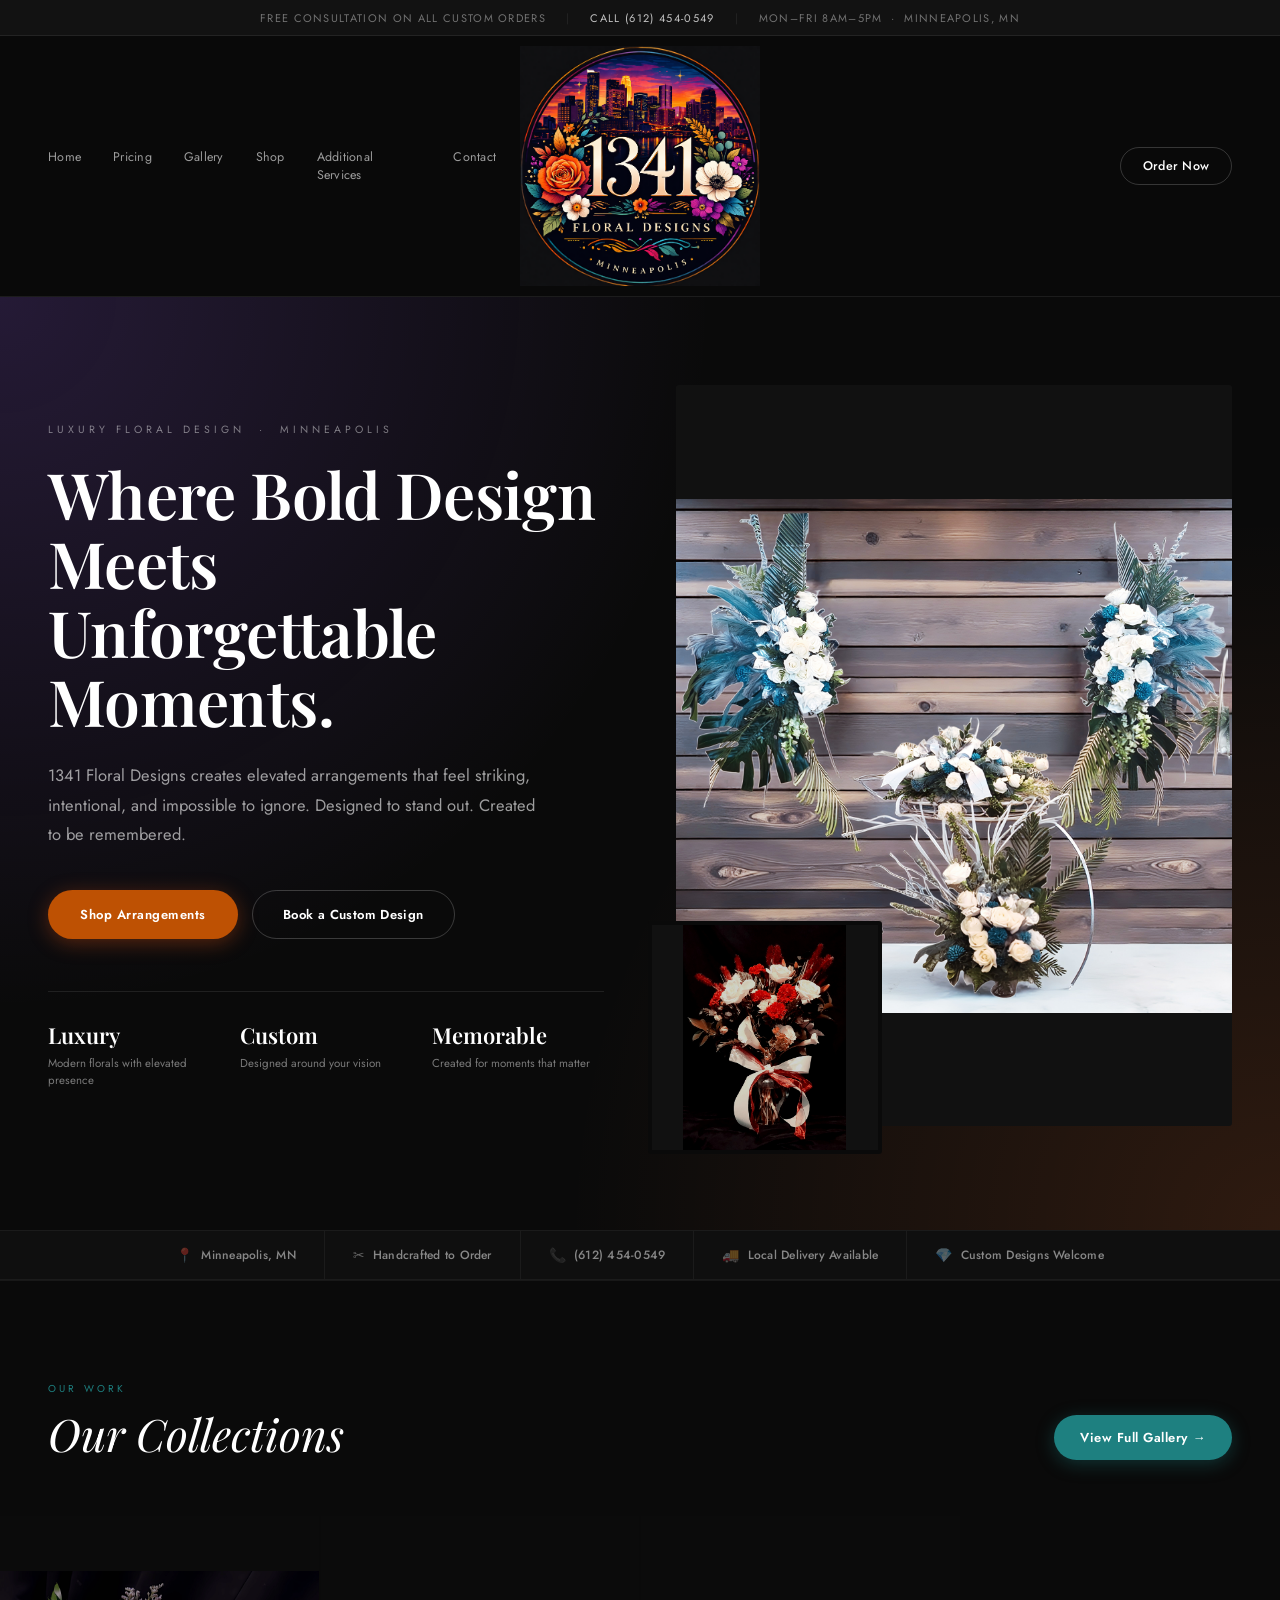
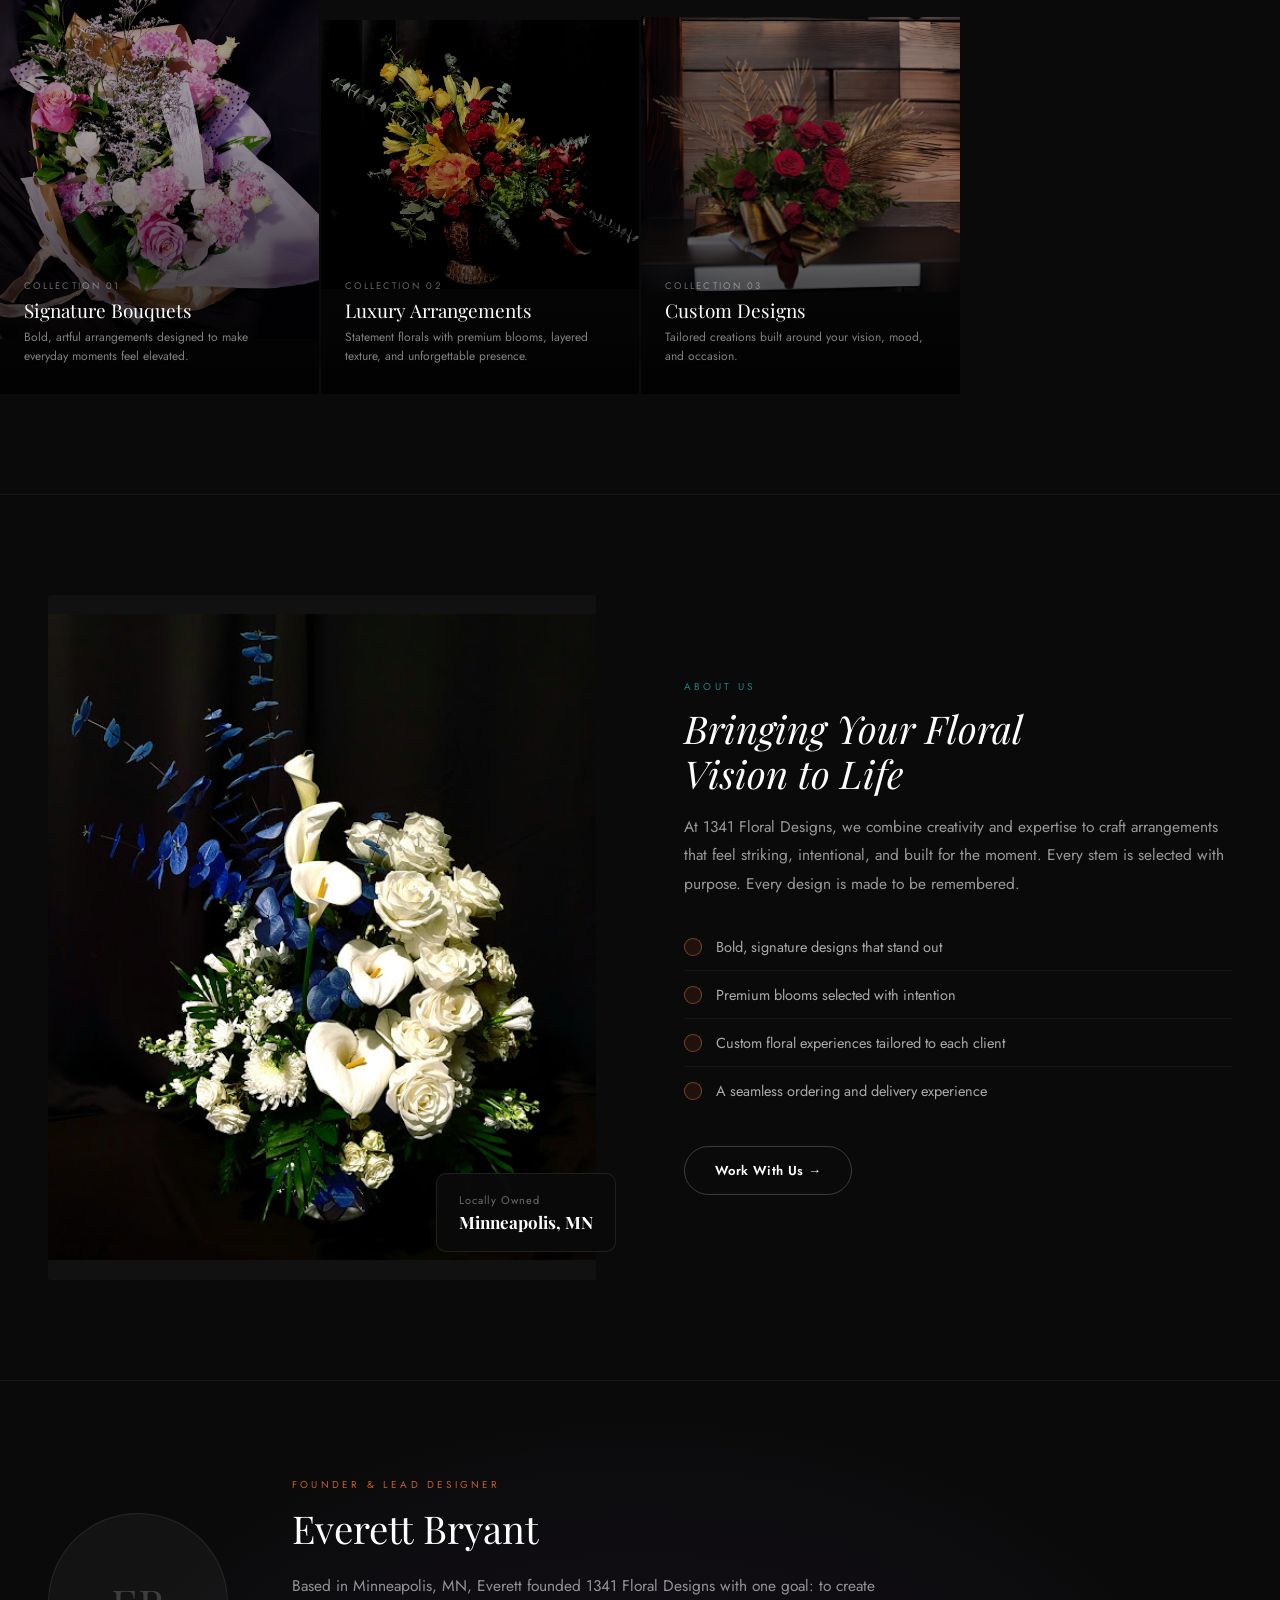
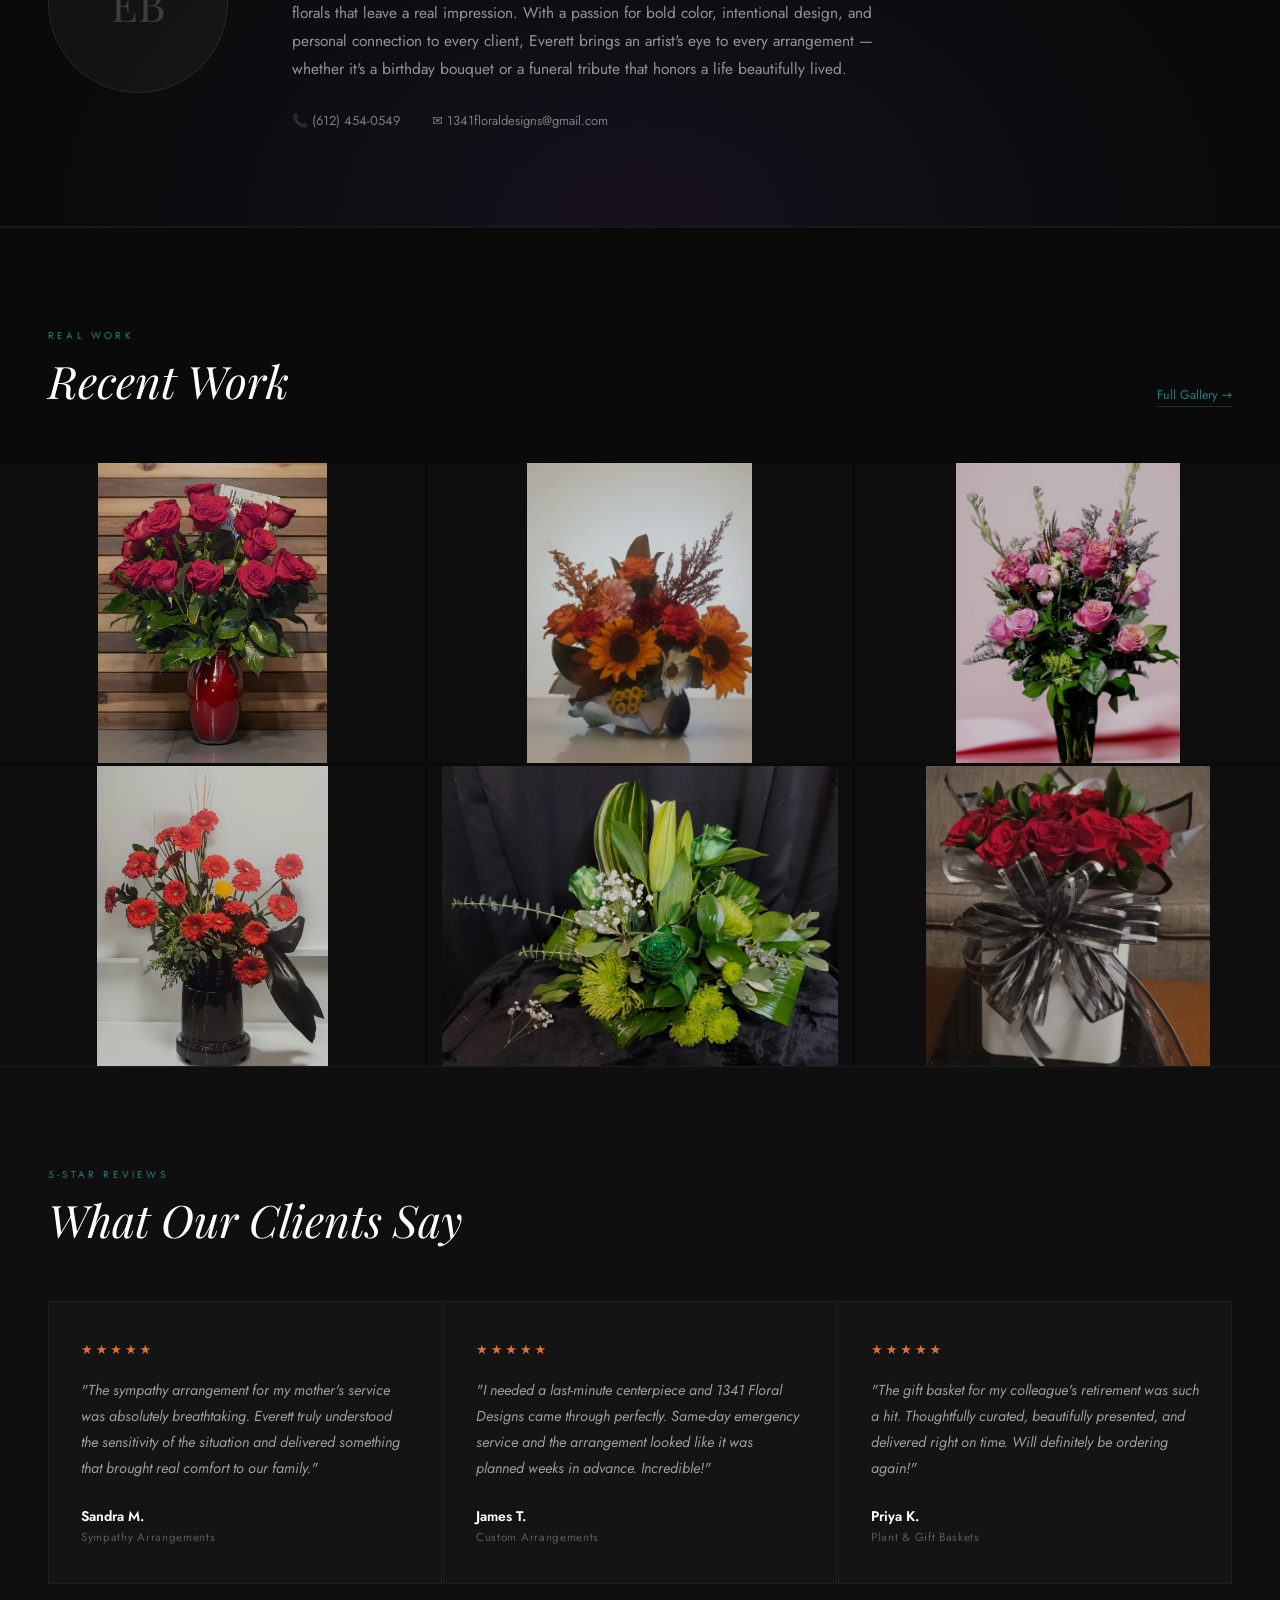
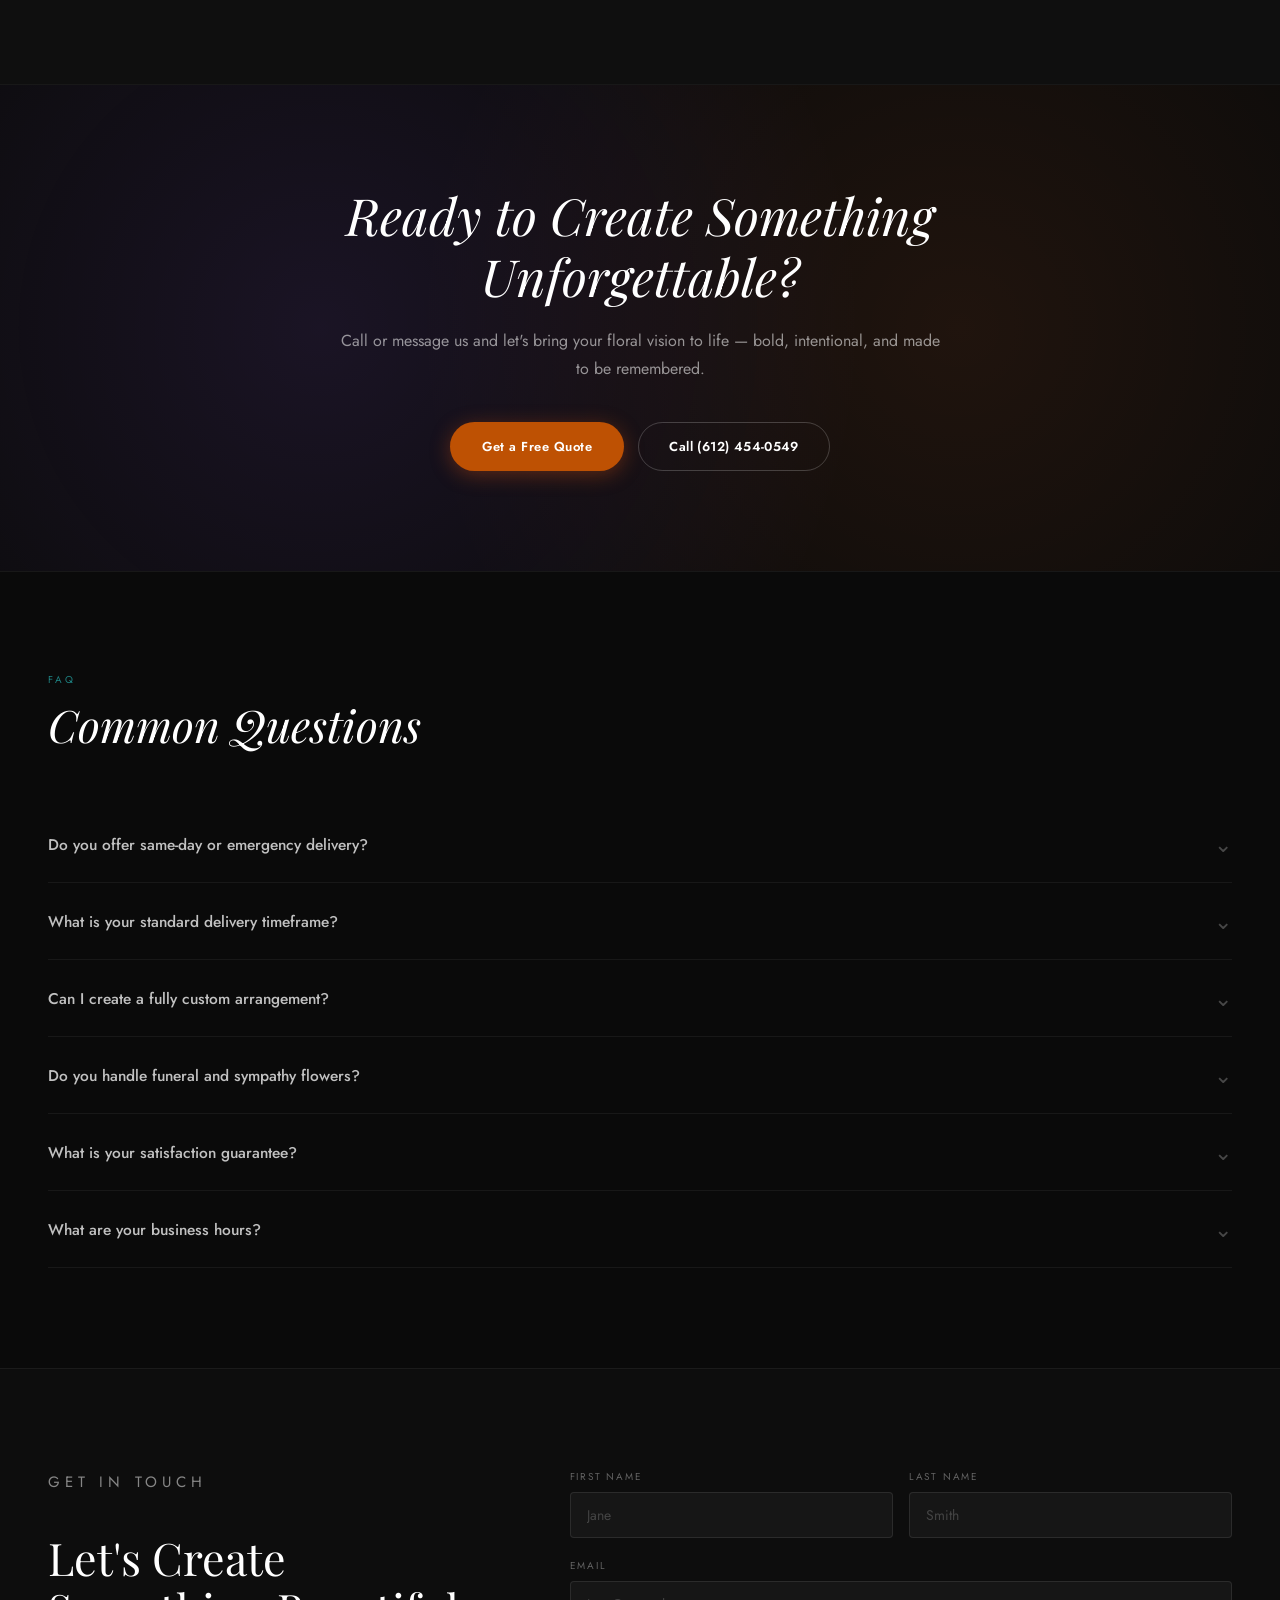
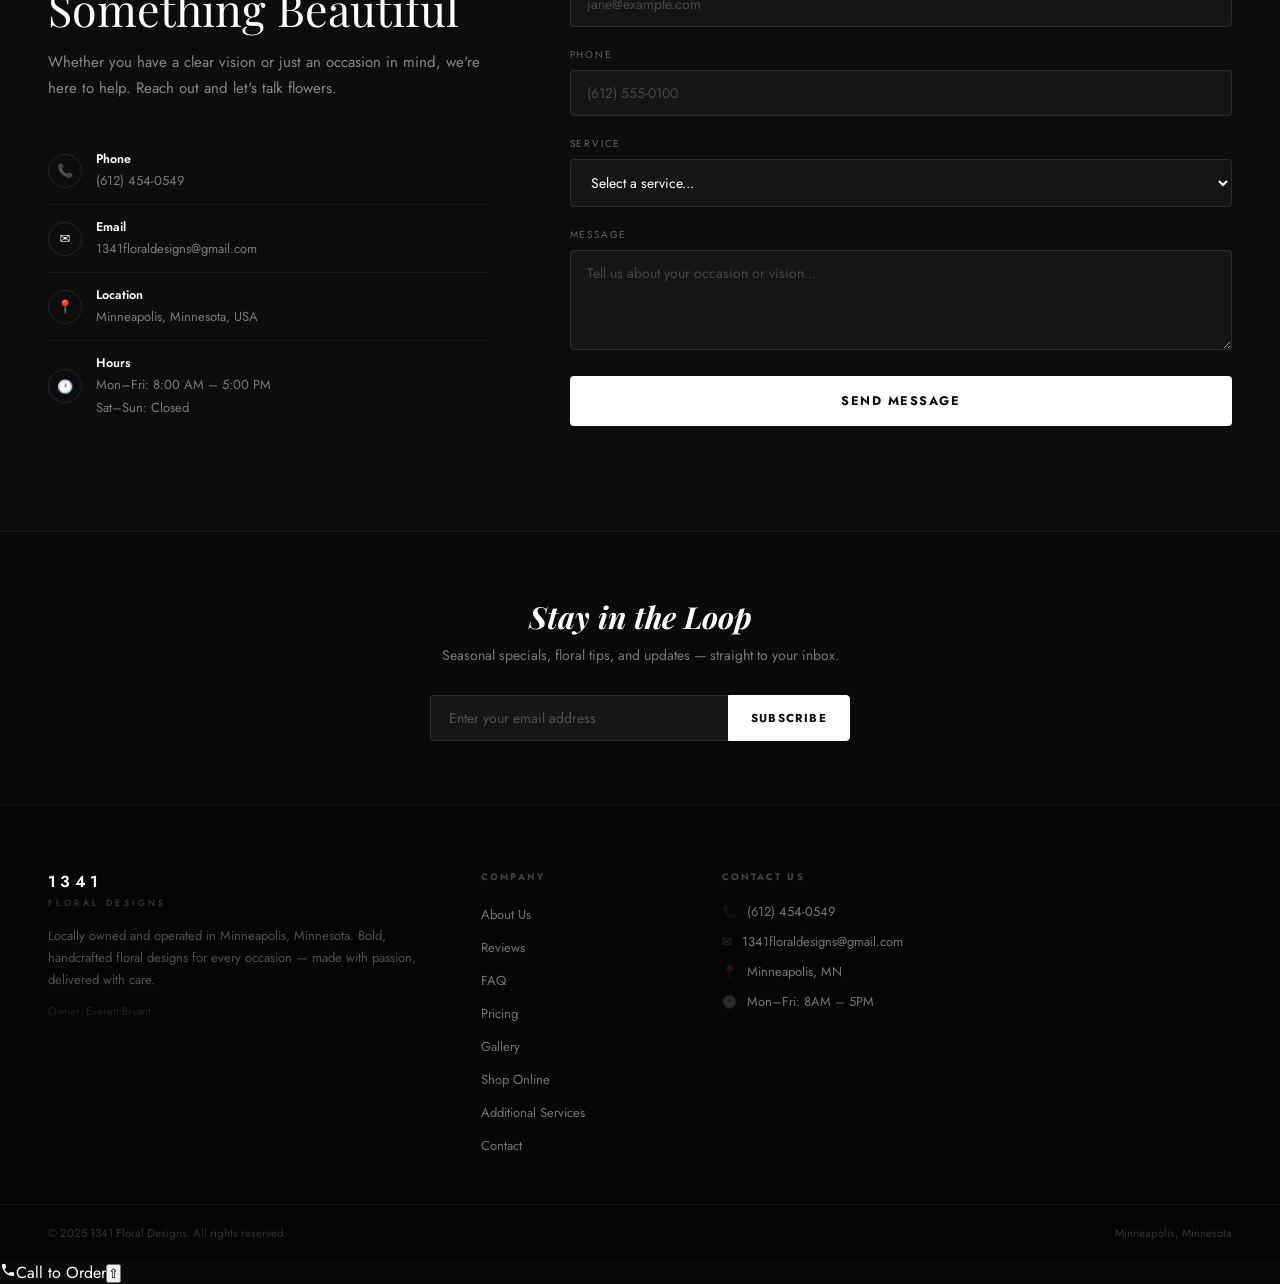
==== index.html @ 2bd1a9b1 "Initial commit — 1341 Floral Designs website" ====
<!DOCTYPE html>
<html lang="en">
<head>
    <meta charset="UTF-8">
    <meta name="viewport" content="width=device-width, initial-scale=1.0">
    <title>1341 Floral Designs | Minneapolis, MN</title>
    <meta name="description" content="1341 Floral Designs – Bold, luxury floral design in Minneapolis. Custom arrangements, sympathy flowers, funeral flowers, and delivery. Call (612) 454-0549.">
    <link href="https://fonts.googleapis.com/css2?family=Playfair+Display:ital,wght@0,400;0,600;0,700;1,400&family=Jost:wght@300;400;500;600;700&display=swap" rel="stylesheet">
    <style>
        *, *::before, *::after { box-sizing: border-box; margin: 0; padding: 0; }
        html { scroll-behavior: smooth; }
        body {
            font-family: 'Jost', system-ui, sans-serif;
            background: #0a0a0a;
            color: #ffffff;
            -webkit-font-smoothing: antialiased;
        }
        a { color: inherit; text-decoration: none; }
        img { display: block; max-width: 100%; }
        ul { list-style: none; }

        /* ── Announce Bar ── */
        .announce {
            background: rgba(255,255,255,0.03);
            border-bottom: 1px solid rgba(255,255,255,0.07);
            font-size: 11px;
            letter-spacing: 0.12em;
            text-transform: uppercase;
            text-align: center;
            height: 36px;
            display: flex;
            align-items: center;
            justify-content: center;
            gap: 20px;
            color: rgba(255,255,255,0.4);
        }
        .announce a { color: rgba(255,255,255,0.75); transition: color .2s; }
        .announce a:hover { color: #fff; }
        .announce .sep { opacity: 0.2; }

        /* ── Header ── */
        .site-header {
            position: sticky;
            top: 0;
            z-index: 100;
            border-bottom: 1px solid rgba(255,255,255,0.08);
            background: rgba(10,10,10,0.88);
            backdrop-filter: blur(20px);
            -webkit-backdrop-filter: blur(20px);
        }
        .header-inner {
            max-width: 1440px;
            margin: 0 auto;
            padding: 0 48px;
            height: 260px;
            display: grid;
            grid-template-columns: 1fr auto 1fr;
            align-items: center;
            gap: 24px;
        }
        .logo-text {
            text-decoration: none;
            display: flex;
            justify-content: center;
        }
        .logo-img {
            height: 240px;
            width: 100%;
            max-width: 100%;
            object-fit: contain;
            display: block;
        }
        .main-nav { display: flex; gap: 32px; }
        .main-nav a {
            font-size: 12.5px;
            color: rgba(255,255,255,0.6);
            letter-spacing: 0.02em;
            transition: color .2s;
        }
        .main-nav a:hover { color: #fff; }
        .header-actions { display: flex; align-items: center; gap: 12px; }
        .header-cta {
            border: 1px solid rgba(255,255,255,0.18);
            border-radius: 9999px;
            padding: 9px 22px;
            font-size: 12.5px;
            font-weight: 500;
            color: #fff;
            cursor: pointer;
            transition: all .2s;
            background: none;
            white-space: nowrap;
            letter-spacing: 0.02em;
        }
        .header-cta:hover {
            border-color: rgba(255,255,255,0.4);
            background: #fff;
            color: #0a0a0a;
        }
        .nav-toggle {
            display: none;
            background: none;
            border: 1px solid rgba(255,255,255,0.18);
            border-radius: 6px;
            color: #fff;
            padding: 7px 11px;
            cursor: pointer;
            font-size: 16px;
            line-height: 1;
        }

        /* Mobile nav */
        .mobile-nav {
            display: none;
            background: #111;
            border-bottom: 1px solid rgba(255,255,255,0.07);
            padding: 8px 24px 16px;
            position: sticky;
            top: 260px;
            z-index: 99;
        }
        .mobile-nav.open { display: block; }
        .mobile-nav a {
            display: block;
            padding: 11px 0;
            font-size: 14px;
            color: rgba(255,255,255,0.65);
            border-bottom: 1px solid rgba(255,255,255,0.04);
        }
        .mobile-nav a:last-child { border-bottom: none; }

        /* ── Hero ── */
        .hero {
            position: relative;
            overflow: hidden;
        }
        .hero-gradient {
            position: absolute;
            inset: 0;
            background:
                radial-gradient(circle at 0% 0%, rgba(160,100,255,0.18) 0%, transparent 45%),
                radial-gradient(circle at 100% 100%, rgba(255,120,50,0.15) 0%, transparent 45%);
            pointer-events: none;
            z-index: 0;
        }
        .hero-inner {
            max-width: 1440px;
            margin: 0 auto;
            padding: 88px 48px 104px;
            display: grid;
            grid-template-columns: 1fr 1fr;
            align-items: center;
            gap: 72px;
            position: relative;
            z-index: 1;
        }
        .hero-eyebrow {
            font-size: 10.5px;
            letter-spacing: 0.38em;
            text-transform: uppercase;
            color: rgba(255,255,255,0.45);
            margin-bottom: 22px;
        }
        .hero-h1 {
            font-family: 'Playfair Display', serif;
            font-size: clamp(2.8rem, 5vw, 4.8rem);
            font-weight: 600;
            line-height: 1.08;
            letter-spacing: -0.01em;
            color: #fff;
        }
        .hero-sub {
            margin-top: 26px;
            font-size: 16.5px;
            line-height: 1.8;
            color: rgba(255,255,255,0.6);
            max-width: 500px;
        }
        .hero-btns {
            margin-top: 40px;
            display: flex;
            flex-wrap: wrap;
            gap: 14px;
        }
        .btn-primary {
            border-radius: 9999px;
            background: #BE5103;
            color: #fff;
            padding: 15px 32px;
            font-family: 'Jost', sans-serif;
            font-size: 13px;
            font-weight: 600;
            letter-spacing: 0.04em;
            cursor: pointer;
            border: none;
            transition: all .25s;
            display: inline-block;
            box-shadow: 0 4px 20px rgba(200,75,17,0.4);
        }
        .btn-primary:hover {
            background: #a83a0a;
            transform: translateY(-2px);
            box-shadow: 0 8px 30px rgba(200,75,17,0.55);
            color: #fff;
        }
        .btn-secondary {
            border-radius: 9999px;
            border: 1px solid rgba(255,255,255,0.2);
            background: none;
            color: #fff;
            padding: 14px 30px;
            font-family: 'Jost', sans-serif;
            font-size: 13px;
            font-weight: 600;
            letter-spacing: 0.03em;
            cursor: pointer;
            transition: all .2s;
            display: inline-block;
        }
        .btn-secondary:hover { border-color: rgba(255,255,255,0.4); background: rgba(255,255,255,0.05); }
        .hero-stats {
            margin-top: 52px;
            padding-top: 28px;
            border-top: 1px solid rgba(255,255,255,0.09);
            display: grid;
            grid-template-columns: repeat(3, 1fr);
            gap: 20px;
        }
        .stat-label {
            font-family: 'Playfair Display', serif;
            font-size: 22px;
            font-weight: 600;
            color: #fff;
        }
        .stat-desc {
            margin-top: 5px;
            font-size: 11.5px;
            color: rgba(255,255,255,0.45);
            line-height: 1.5;
        }

        /* ── Trust strip ── */
        .trust-strip {
            display: flex;
            justify-content: center;
            align-items: center;
            gap: 0;
            padding: 0;
            border-top: 1px solid rgba(255,255,255,0.05);
            border-bottom: 1px solid rgba(255,255,255,0.05);
            background: rgba(255,255,255,0.018);
            flex-wrap: wrap;
        }
        .trust-item {
            display: flex;
            align-items: center;
            gap: 8px;
            padding: 14px 28px;
            font-size: 12px;
            font-weight: 500;
            letter-spacing: 0.02em;
            color: rgba(255,255,255,0.5);
            border-right: 1px solid rgba(255,255,255,0.05);
            transition: color .2s;
        }
        .trust-item:last-child { border-right: none; }
        .trust-item:hover { color: rgba(255,255,255,0.8); }
        .trust-item a { color: inherit; text-decoration: none; }
        .trust-item a:hover { color: #1E8080; }
        .trust-ico { font-size: 14px; opacity: 0.7; }

        /* Hero image column */
        .hero-visual {
            position: relative;
        }
        .hero-img-main {
            width: 100%;
            aspect-ratio: 3/4;
            object-fit: contain;
            border-radius: 3px;
            display: block;
            background: #111;
        }
        .hero-img-float {
            position: absolute;
            bottom: -28px;
            left: -28px;
            width: 42%;
            aspect-ratio: 1;
            object-fit: contain;
            border-radius: 3px;
            border: 4px solid #0a0a0a;
            background: #111;
        }
        .hero-pill {
            position: absolute;
            top: 28px;
            right: -18px;
            background: rgba(10,10,10,0.9);
            border: 1px solid rgba(255,255,255,0.1);
            border-radius: 12px;
            padding: 16px 20px;
            text-align: center;
            backdrop-filter: blur(8px);
        }
        .hero-pill-num {
            font-family: 'Playfair Display', serif;
            font-size: 30px;
            font-weight: 700;
            color: #fff;
            line-height: 1;
        }
        .hero-pill-text {
            font-size: 9.5px;
            letter-spacing: 0.18em;
            text-transform: uppercase;
            color: rgba(255,255,255,0.4);
            margin-top: 5px;
            line-height: 1.4;
        }

        /* ── Shared Section Styles ── */
        .section { padding: 100px 0; }
        .section-inner {
            max-width: 1440px;
            margin: 0 auto;
            padding: 0 48px;
        }
        .section-eyebrow {
            font-size: 10px;
            letter-spacing: 0.32em;
            text-transform: uppercase;
            color: #1E8080;
            margin-bottom: 12px;
        }
        .section-title {
            font-family: 'Playfair Display', serif;
            font-size: clamp(2rem, 3.5vw, 3.2rem);
            font-weight: 400;
            font-style: italic;
            color: #fff;
            line-height: 1.15;
        }
        .section-head {
            display: flex;
            align-items: flex-end;
            justify-content: space-between;
            gap: 24px;
            margin-bottom: 56px;
        }
        .section-link {
            font-size: 12.5px;
            color: #1E8080;
            border-bottom: 1px solid rgba(30,128,128,0.35);
            padding-bottom: 2px;
            white-space: nowrap;
            transition: color .2s, border-color .2s;
        }
        .section-link:hover { color: #2bb5b5; border-color: rgba(30,128,128,0.7); }
        .section-link-btn {
            display: inline-flex;
            align-items: center;
            gap: 8px;
            background: #1E8080;
            color: #fff;
            border-radius: 9999px;
            padding: 13px 26px;
            font-family: 'Jost', sans-serif;
            font-size: 13px;
            font-weight: 600;
            letter-spacing: 0.04em;
            white-space: nowrap;
            text-decoration: none;
            transition: all .25s;
            box-shadow: 0 4px 18px rgba(30,128,128,0.35);
        }
        .section-link-btn:hover {
            background: #176666;
            transform: translateY(-2px);
            box-shadow: 0 8px 28px rgba(30,128,128,0.5);
            color: #fff;
        }

        /* ── Collections ── */
        .collections-section {
            border-top: 1px solid rgba(255,255,255,0.06);
        }
        .collection-grid {
            display: grid;
            grid-template-columns: repeat(4, 1fr);
            gap: 2px;
        }
        .coll-card {
            position: relative;
            overflow: hidden;
            display: block;
        }
        .coll-card img {
            width: 100%;
            aspect-ratio: 2/3;
            object-fit: contain;
            transition: transform .65s ease;
            filter: brightness(0.65);
            display: block;
            background: #111;
        }
        .coll-card:hover img { transform: scale(1.06); filter: brightness(0.85); }
        .coll-card::after {
            content: '';
            position: absolute;
            inset: 0;
            border: 2px solid transparent;
            transition: border-color .3s;
            pointer-events: none;
            z-index: 2;
        }
        .coll-card:hover::after { border-color: rgba(30,128,128,0.5); }
        .coll-overlay {
            position: absolute;
            inset: 0;
            background: linear-gradient(to top, rgba(0,0,0,0.88) 0%, rgba(0,0,0,0) 55%);
            display: flex;
            flex-direction: column;
            justify-content: flex-end;
            padding: 28px 24px;
            z-index: 1;
            transition: background .3s;
        }
        .coll-card:hover .coll-overlay {
            background: linear-gradient(to top, rgba(10,20,30,0.92) 0%, rgba(0,0,0,0.15) 60%);
        }
        .coll-num {
            font-size: 9.5px;
            letter-spacing: 0.22em;
            text-transform: uppercase;
            color: rgba(255,255,255,0.4);
            margin-bottom: 6px;
        }
        .coll-name {
            font-family: 'Playfair Display', serif;
            font-size: 19px;
            font-weight: 400;
            color: #fff;
            margin-bottom: 7px;
            line-height: 1.2;
        }
        .coll-desc {
            font-size: 12px;
            color: rgba(255,255,255,0.5);
            line-height: 1.55;
        }

        /* ── About / Values ── */
        .about-section {
            border-top: 1px solid rgba(255,255,255,0.06);
        }
        .about-grid {
            display: grid;
            grid-template-columns: 1fr 1fr;
            gap: 88px;
            align-items: center;
        }
        .about-visual { position: relative; }
        .about-img {
            width: 100%;
            aspect-ratio: 4/5;
            object-fit: contain;
            border-radius: 3px;
            display: block;
            background: #111;
        }
        .about-badge {
            position: absolute;
            bottom: 28px;
            right: -20px;
            background: rgba(10,10,10,0.92);
            border: 1px solid rgba(255,255,255,0.09);
            border-radius: 10px;
            padding: 18px 22px;
        }
        .about-badge p { font-size: 11px; color: rgba(255,255,255,0.4); letter-spacing: 0.08em; }
        .about-badge strong { font-family: 'Playfair Display', serif; font-size: 17px; color: #fff; display: block; margin-top: 3px; }
        .about-copy .section-title { margin-bottom: 18px; }
        .about-lead {
            font-size: 15.5px;
            color: rgba(255,255,255,0.58);
            line-height: 1.85;
            margin-bottom: 8px;
        }
        .values-list { margin: 24px 0; }
        .values-list li {
            display: flex;
            align-items: flex-start;
            gap: 14px;
            padding: 13px 0;
            border-bottom: 1px solid rgba(255,255,255,0.05);
            font-size: 14.5px;
            color: rgba(255,255,255,0.65);
        }
        .values-list li:last-child { border-bottom: none; }
        .val-dot {
            flex-shrink: 0;
            width: 18px;
            height: 18px;
            border-radius: 50%;
            border: 1px solid rgba(255,120,50,0.45);
            background: rgba(255,120,50,0.08);
            margin-top: 2px;
        }

        /* ── Founder ── */
        .founder-section {
            border-top: 1px solid rgba(255,255,255,0.06);
            border-bottom: 1px solid rgba(255,255,255,0.06);
            padding: 96px 0;
            position: relative;
            overflow: hidden;
        }
        .founder-glow {
            position: absolute;
            inset: 0;
            background: radial-gradient(ellipse at 50% 100%, rgba(160,100,255,0.08) 0%, transparent 70%);
            pointer-events: none;
        }
        .founder-inner {
            max-width: 1440px;
            margin: 0 auto;
            padding: 0 48px;
            display: grid;
            grid-template-columns: auto 1fr;
            gap: 64px;
            align-items: center;
            position: relative;
            z-index: 1;
        }
        .founder-portrait {
            width: 180px;
            height: 180px;
            border-radius: 50%;
            border: 1px solid rgba(255,255,255,0.08);
            background: rgba(255,255,255,0.04);
            display: flex;
            align-items: center;
            justify-content: center;
            flex-shrink: 0;
            overflow: hidden;
        }
        .founder-initials {
            font-family: 'Playfair Display', serif;
            font-size: 44px;
            color: rgba(255,255,255,0.18);
        }
        .founder-role {
            font-size: 10px;
            letter-spacing: 0.32em;
            text-transform: uppercase;
            color: rgba(255,120,50,0.75);
            margin-bottom: 10px;
        }
        .founder-name {
            font-family: 'Playfair Display', serif;
            font-size: clamp(1.8rem, 3vw, 2.6rem);
            font-weight: 400;
            color: #fff;
            margin-bottom: 18px;
        }
        .founder-bio {
            font-size: 15.5px;
            line-height: 1.8;
            color: rgba(255,255,255,0.55);
            max-width: 620px;
        }
        .founder-links {
            margin-top: 28px;
            display: flex;
            gap: 32px;
            flex-wrap: wrap;
        }
        .founder-links a {
            font-size: 13px;
            color: rgba(255,255,255,0.45);
            display: flex;
            align-items: center;
            gap: 8px;
            transition: color .2s;
        }
        .founder-links a:hover { color: #fff; }

        /* ── Gallery ── */
        .gallery-section {
            border-top: 1px solid rgba(255,255,255,0.06);
        }
        .gallery-grid {
            display: grid;
            grid-template-columns: repeat(3, 1fr);
            gap: 3px;
        }
        .gallery-item {
            overflow: hidden;
            display: block;
            height: 300px;
            background: #111;
        }
        .gallery-item img {
            width: 100%;
            height: 100%;
            object-fit: contain;
            display: block;
            transition: transform .55s ease, filter .3s;
            filter: brightness(0.82);
            background: #111;
        }
        .gallery-item:hover img { transform: scale(1.04); filter: brightness(1); }

        /* ── Reviews ── */
        .reviews-section {
            background: rgba(255,255,255,0.018);
            border-top: 1px solid rgba(255,255,255,0.06);
        }
        .reviews-grid {
            display: grid;
            grid-template-columns: repeat(3, 1fr);
            gap: 1px;
            margin-top: 56px;
        }
        .review-card {
            padding: 38px 32px;
            border: 1px solid rgba(255,255,255,0.05);
            background: rgba(255,255,255,0.02);
        }
        .review-stars { font-size: 13px; letter-spacing: 3px; color: rgba(255,130,60,0.85); margin-bottom: 18px; }
        .review-quote {
            font-size: 14.5px;
            line-height: 1.8;
            color: rgba(255,255,255,0.58);
            font-style: italic;
            margin-bottom: 24px;
        }
        .reviewer-name { font-weight: 600; font-size: 14px; color: #fff; }
        .reviewer-service { font-size: 11.5px; color: rgba(255,255,255,0.3); margin-top: 3px; letter-spacing: 0.06em; }

        /* ── CTA Band ── */
        .cta-band {
            padding: 100px 0;
            text-align: center;
            position: relative;
            overflow: hidden;
            border-top: 1px solid rgba(255,255,255,0.06);
        }
        .cta-band-glow {
            position: absolute;
            inset: 0;
            background:
                radial-gradient(circle at 25% 50%, rgba(160,100,255,0.11) 0%, transparent 55%),
                radial-gradient(circle at 75% 50%, rgba(255,120,50,0.09) 0%, transparent 55%);
            pointer-events: none;
        }
        .cta-band-inner {
            max-width: 680px;
            margin: 0 auto;
            padding: 0 40px;
            position: relative;
            z-index: 1;
        }
        .cta-band h2 {
            font-family: 'Playfair Display', serif;
            font-size: clamp(2.2rem, 4vw, 3.5rem);
            font-style: italic;
            font-weight: 400;
            color: #fff;
            line-height: 1.2;
            margin-bottom: 20px;
        }
        .cta-band p {
            font-size: 16px;
            color: rgba(255,255,255,0.55);
            margin-bottom: 40px;
            line-height: 1.7;
        }
        .cta-btns { display: flex; gap: 14px; justify-content: center; flex-wrap: wrap; }

        /* ── FAQ ── */
        .faq-section {
            padding: 100px 0;
            border-top: 1px solid rgba(255,255,255,0.06);
        }
        .faq-list { margin-top: 52px; }
        .faq-item { border-bottom: 1px solid rgba(255,255,255,0.06); }
        .faq-btn {
            width: 100%;
            text-align: left;
            padding: 22px 0;
            background: none;
            border: none;
            color: rgba(255,255,255,0.75);
            font-size: 15.5px;
            font-family: 'Jost', sans-serif;
            font-weight: 500;
            cursor: pointer;
            display: flex;
            justify-content: space-between;
            align-items: center;
            gap: 24px;
            transition: color .2s;
        }
        .faq-btn:hover, .faq-btn.open { color: #fff; }
        .faq-chev { font-size: 22px; transition: transform .3s; color: rgba(255,255,255,0.25); flex-shrink: 0; }
        .faq-btn.open .faq-chev { transform: rotate(180deg); }
        .faq-body {
            max-height: 0;
            overflow: hidden;
            transition: max-height .35s ease, padding .35s;
            font-size: 14.5px;
            line-height: 1.8;
            color: rgba(255,255,255,0.5);
        }
        .faq-body.open { max-height: 300px; padding-bottom: 22px; }

        /* ── Contact ── */
        .contact-section {
            padding: 100px 0;
            border-top: 1px solid rgba(255,255,255,0.06);
            background: rgba(255,255,255,0.012);
        }
        .contact-grid {
            display: grid;
            grid-template-columns: 1fr 1.5fr;
            gap: 80px;
            align-items: start;
        }
        .contact-info .section-title { margin-bottom: 14px; font-style: normal; }
        .contact-info p {
            font-size: 15px;
            color: rgba(255,255,255,0.5);
            line-height: 1.75;
            margin-bottom: 36px;
        }
        .c-detail {
            display: flex;
            align-items: center;
            gap: 14px;
            padding: 13px 0;
            border-bottom: 1px solid rgba(255,255,255,0.05);
        }
        .c-detail:last-of-type { border-bottom: none; }
        .c-ico {
            width: 34px;
            height: 34px;
            border-radius: 50%;
            border: 1px solid rgba(255,255,255,0.09);
            display: flex;
            align-items: center;
            justify-content: center;
            font-size: 13px;
            flex-shrink: 0;
        }
        .c-detail-text strong { font-size: 12.5px; font-weight: 600; color: #fff; display: block; }
        .c-detail-text span, .c-detail-text a { font-size: 13px; color: rgba(255,255,255,0.45); }
        .c-detail-text a:hover { color: #fff; }
        .contact-form label {
            font-size: 10px;
            letter-spacing: 0.18em;
            text-transform: uppercase;
            color: rgba(255,255,255,0.35);
            display: block;
            margin-bottom: 8px;
        }
        .contact-form input,
        .contact-form select,
        .contact-form textarea {
            width: 100%;
            background: rgba(255,255,255,0.04);
            border: 1px solid rgba(255,255,255,0.09);
            border-radius: 4px;
            color: #fff;
            font-family: 'Jost', sans-serif;
            font-size: 14px;
            padding: 12px 16px;
            outline: none;
            transition: border-color .2s;
        }
        .contact-form input:focus,
        .contact-form select:focus,
        .contact-form textarea:focus { border-color: rgba(255,255,255,0.28); }
        .contact-form input::placeholder,
        .contact-form textarea::placeholder { color: rgba(255,255,255,0.2); }
        .contact-form select option { background: #1c1c1c; color: #fff; }
        .contact-form textarea { resize: vertical; min-height: 100px; }
        .form-row { display: grid; grid-template-columns: 1fr 1fr; gap: 16px; }
        .form-group { margin-bottom: 20px; }
        .btn-submit {
            width: 100%;
            background: #fff;
            color: #0a0a0a;
            border: none;
            border-radius: 4px;
            font-family: 'Jost', sans-serif;
            font-size: 12.5px;
            font-weight: 700;
            letter-spacing: 0.12em;
            text-transform: uppercase;
            padding: 16px;
            cursor: pointer;
            transition: opacity .2s;
        }
        .btn-submit:hover { opacity: 0.82; }

        /* ── Newsletter ── */
        .newsletter {
            padding: 64px 0;
            border-top: 1px solid rgba(255,255,255,0.06);
            text-align: center;
        }
        .newsletter h3 {
            font-family: 'Playfair Display', serif;
            font-size: 1.9rem;
            font-style: italic;
            color: #fff;
            margin-bottom: 8px;
        }
        .newsletter p { font-size: 14px; color: rgba(255,255,255,0.45); margin-bottom: 30px; }
        .nl-form {
            display: flex;
            max-width: 420px;
            margin: 0 auto;
        }
        .nl-form input {
            flex: 1;
            background: rgba(255,255,255,0.05);
            border: 1px solid rgba(255,255,255,0.1);
            border-right: none;
            border-radius: 4px 0 0 4px;
            color: #fff;
            font-family: 'Jost', sans-serif;
            font-size: 14px;
            padding: 12px 18px;
            outline: none;
        }
        .nl-form input::placeholder { color: rgba(255,255,255,0.25); }
        .nl-form button {
            background: #fff;
            color: #0a0a0a;
            border: 1px solid #fff;
            border-radius: 0 4px 4px 0;
            font-family: 'Jost', sans-serif;
            font-size: 11.5px;
            font-weight: 700;
            letter-spacing: 0.12em;
            text-transform: uppercase;
            padding: 12px 22px;
            cursor: pointer;
            white-space: nowrap;
            transition: opacity .2s;
        }
        .nl-form button:hover { opacity: 0.82; }

        /* ── Footer ── */
        .site-footer {
            background: #050505;
            border-top: 1px solid rgba(255,255,255,0.06);
            padding: 64px 0 0;
        }
        .footer-grid {
            max-width: 1440px;
            margin: 0 auto;
            padding: 0 48px;
            display: grid;
            grid-template-columns: 2fr 1fr 1fr 1.4fr;
            gap: 48px;
        }
        .footer-logo-num { font-size: 16px; font-weight: 600; letter-spacing: 0.28em; color: #fff; }
        .footer-logo-sub { font-size: 9px; letter-spacing: 0.38em; text-transform: uppercase; color: rgba(255,255,255,0.25); margin-top: 3px; }
        .footer-about {
            font-size: 13px;
            color: rgba(255,255,255,0.3);
            line-height: 1.7;
            margin-top: 16px;
        }
        .footer-col h4 {
            font-size: 9.5px;
            letter-spacing: 0.22em;
            text-transform: uppercase;
            color: rgba(255,255,255,0.25);
            margin-bottom: 18px;
        }
        .footer-col li + li { margin-top: 10px; }
        .footer-col a {
            font-size: 13px;
            color: rgba(255,255,255,0.45);
            transition: color .2s;
        }
        .footer-col a:hover { color: #fff; }
        .f-contact-item {
            display: flex;
            align-items: center;
            gap: 10px;
            margin-bottom: 11px;
        }
        .f-contact-item .ico { font-size: 12px; opacity: 0.35; }
        .f-contact-item a, .f-contact-item span { font-size: 13px; color: rgba(255,255,255,0.45); }
        .f-contact-item a:hover { color: #fff; }
        .footer-bottom {
            max-width: 1440px;
            margin: 48px auto 0;
            padding: 20px 48px;
            border-top: 1px solid rgba(255,255,255,0.05);
            display: flex;
            justify-content: space-between;
            align-items: center;
            font-size: 11.5px;
            color: rgba(255,255,255,0.18);
        }

        /* ── Responsive ── */
        @media (max-width: 1100px) {
            .collection-grid { grid-template-columns: repeat(2, 1fr); }
            .gallery-grid { grid-template-columns: repeat(2, 1fr); }
            .reviews-grid { grid-template-columns: 1fr 1fr; }
            .footer-grid { grid-template-columns: 1fr 1fr; }
        }
        @media (max-width: 900px) {
            .header-inner { padding: 0 24px; }
            .main-nav { display: none; }
            .nav-toggle { display: block; }
            .hero-inner { grid-template-columns: 1fr; padding: 56px 24px 72px; gap: 52px; }
            .hero-visual { order: -1; max-width: 440px; margin: 0 auto; }
            .hero-img-main { aspect-ratio: 4/3; }
            .hero-img-float { bottom: -20px; left: -14px; border-width: 3px; }
            .hero-pill { right: -10px; }
            .hero-stats { grid-template-columns: 1fr; gap: 16px; }
            .about-grid { grid-template-columns: 1fr; gap: 48px; }
            .about-badge { right: 0; }
            .founder-inner { grid-template-columns: 1fr; gap: 28px; }
            .founder-portrait { width: 100px; height: 100px; }
            .founder-initials { font-size: 28px; }
            .contact-grid { grid-template-columns: 1fr; gap: 52px; }
            .footer-grid { grid-template-columns: 1fr; }
            .footer-bottom { padding: 20px 24px; flex-direction: column; gap: 6px; text-align: center; }
        }
        @media (max-width: 680px) {
            .section-inner { padding: 0 24px; }
            .section { padding: 68px 0; }
            .collection-grid { grid-template-columns: 1fr; }
            .gallery-grid { grid-template-columns: 1fr 1fr; }
            .reviews-grid { grid-template-columns: 1fr; }
            .form-row { grid-template-columns: 1fr; }
            .footer-grid { padding: 0 24px; }
            .cta-band-inner { padding: 0 24px; }
        }
        @media (max-width: 680px) {
            .gallery-item { height: 220px; }
        }
        @media (max-width: 480px) {
            .gallery-grid { grid-template-columns: 1fr; }
            .gallery-item { height: 260px; }
        }
    </style>
</head>
<body>

<!-- ── Announce Bar ── -->
<div class="announce">
    <span>Free consultation on all custom orders</span>
    <span class="sep">|</span>
    <a href="tel:6124540549">Call (612) 454-0549</a>
    <span class="sep">|</span>
    <span>Mon–Fri 8AM–5PM &nbsp;·&nbsp; Minneapolis, MN</span>
</div>

<!-- ── Header ── -->
<header class="site-header">
    <div class="header-inner">
        <nav class="main-nav">
            <a href="index.html">Home</a>
            <a href="pricing.html">Pricing</a>
            <a href="gallery.html">Gallery</a>
            <a href="shop.html">Shop</a>
            <a href="services.html">Additional Services</a>
            <a href="contact.html">Contact</a>
        </nav>

        <a href="index.html" class="logo-text">
            <img src="1341logo1.png" alt="1341 Floral Designs" class="logo-img">
        </a>

        <div class="header-actions" style="justify-content:flex-end;">
            <button class="nav-toggle" id="nav-toggle">&#9776;</button>
            <a href="contact.html" class="header-cta">Order Now</a>
        </div>
    </div>
</header>

<nav class="mobile-nav" id="mobile-nav">
    <a href="index.html">Home</a>
    <a href="#about">About</a>
    <a href="pricing.html">Pricing</a>
    <a href="gallery.html">Gallery</a>
    <a href="shop.html">Shop Online</a>
    <a href="services.html">Additional Services</a>
    <a href="contact.html">Contact</a>
</nav>

<!-- ── Hero ── -->
<section class="hero" id="home">
    <div class="hero-gradient"></div>
    <div class="hero-inner">

        <!-- Left: Copy -->
        <div>
            <p class="hero-eyebrow">Luxury Floral Design &nbsp;·&nbsp; Minneapolis</p>
            <h1 class="hero-h1">Where Bold Design<br>Meets Unforgettable<br>Moments.</h1>
            <p class="hero-sub">
                1341 Floral Designs creates elevated arrangements that feel striking,
                intentional, and impossible to ignore. Designed to stand out.
                Created to be remembered.
            </p>
            <div class="hero-btns">
                <a href="shop.html" class="btn-primary">Shop Arrangements</a>
                <a href="contact.html" class="btn-secondary">Book a Custom Design</a>
            </div>
            <div class="hero-stats">
                <div>
                    <div class="stat-label">Luxury</div>
                    <div class="stat-desc">Modern florals with elevated presence</div>
                </div>
                <div>
                    <div class="stat-label">Custom</div>
                    <div class="stat-desc">Designed around your vision</div>
                </div>
                <div>
                    <div class="stat-label">Memorable</div>
                    <div class="stat-desc">Created for moments that matter</div>
                </div>
            </div>
        </div>

        <!-- Right: Image -->
        <div class="hero-visual">
            <img class="hero-img-main" src="2025-11-21-20-54-03-156.jpg" alt="Luxury floral arch display by 1341 Floral Designs" onerror="this.style.opacity=0.2">
            <img class="hero-img-float" src="20240620_023108.jpg" alt="Rose bouquet" onerror="this.style.display='none'">
        </div>

    </div>
</section>

<!-- ── Trust Strip ── -->
<div class="trust-strip">
    <div class="trust-item"><span class="trust-ico">📍</span><span>Minneapolis, MN</span></div>
    <div class="trust-item"><span class="trust-ico">✂️</span><span>Handcrafted to Order</span></div>
    <div class="trust-item"><span class="trust-ico">📞</span><a href="tel:6124540549">(612) 454-0549</a></div>
    <div class="trust-item"><span class="trust-ico">🚚</span><span>Local Delivery Available</span></div>
    <div class="trust-item"><span class="trust-ico">💎</span><span>Custom Designs Welcome</span></div>
</div>

<!-- ── Collections ── -->
<section class="section collections-section" id="collections">
    <div class="section-inner">
        <div class="section-head">
            <div>
                <p class="section-eyebrow">Our Work</p>
                <h2 class="section-title">Our Collections</h2>
            </div>
            <a href="gallery.html" class="section-link-btn">View Full Gallery &rarr;</a>
        </div>
    </div>
    <div class="collection-grid">
        <a href="gallery.html" class="coll-card">
            <img src="2024-11-15-13-55-22-920.jpg" alt="Signature Bouquets" onerror="this.style.opacity=0.2">
            <div class="coll-overlay">
                <div class="coll-num">Collection 01</div>
                <div class="coll-name">Signature Bouquets</div>
                <div class="coll-desc">Bold, artful arrangements designed to make everyday moments feel elevated.</div>
            </div>
        </a>
        <a href="gallery.html" class="coll-card">
            <img src="20240623_012327.jpg" alt="Luxury Arrangements" onerror="this.style.opacity=0.2">
            <div class="coll-overlay">
                <div class="coll-num">Collection 02</div>
                <div class="coll-name">Luxury Arrangements</div>
                <div class="coll-desc">Statement florals with premium blooms, layered texture, and unforgettable presence.</div>
            </div>
        </a>
        <a href="gallery.html" class="coll-card">
            <img src="2024-12-13-23-39-10-517.jpg" alt="Custom Designs" onerror="this.style.opacity=0.2">
            <div class="coll-overlay">
                <div class="coll-num">Collection 03</div>
                <div class="coll-name">Custom Designs</div>
                <div class="coll-desc">Tailored creations built around your vision, mood, and occasion.</div>
            </div>
        </a>
    </div>
</section>

<!-- ── About / Values ── -->
<section class="section about-section" id="about">
    <div class="section-inner">
        <div class="about-grid">
            <div class="about-visual">
                <img class="about-img" src="white and blue phone arrangment.jpg" alt="White & Blue Calla Lily Arrangement" onerror="this.style.opacity=0.2">
                <div class="about-badge">
                    <p>Locally Owned</p>
                    <strong>Minneapolis, MN</strong>
                </div>
            </div>
            <div class="about-copy">
                <p class="section-eyebrow">About Us</p>
                <h2 class="section-title" style="font-size:clamp(1.8rem,3vw,2.8rem);margin-bottom:18px;">Bringing Your Floral<br>Vision to Life</h2>
                <p class="about-lead">
                    At 1341 Floral Designs, we combine creativity and expertise to craft arrangements
                    that feel striking, intentional, and built for the moment. Every stem is selected
                    with purpose. Every design is made to be remembered.
                </p>
                <ul class="values-list">
                    <li><span class="val-dot"></span>Bold, signature designs that stand out</li>
                    <li><span class="val-dot"></span>Premium blooms selected with intention</li>
                    <li><span class="val-dot"></span>Custom floral experiences tailored to each client</li>
                    <li><span class="val-dot"></span>A seamless ordering and delivery experience</li>
                </ul>
                <a href="contact.html" class="btn-secondary" style="margin-top:8px;">Work With Us &rarr;</a>
            </div>
        </div>
    </div>
</section>

<!-- ── Founder ── -->
<section class="founder-section" id="founder">
    <div class="founder-glow"></div>
    <div class="founder-inner">
        <div class="founder-portrait">
            <span class="founder-initials">EB</span>
        </div>
        <div>
            <p class="founder-role">Founder &amp; Lead Designer</p>
            <h2 class="founder-name">Everett Bryant</h2>
            <p class="founder-bio">
                Based in Minneapolis, MN, Everett founded 1341 Floral Designs with one goal:
                to create florals that leave a real impression. With a passion for bold color,
                intentional design, and personal connection to every client, Everett brings
                an artist's eye to every arrangement — whether it's a birthday bouquet or a
                funeral tribute that honors a life beautifully lived.
            </p>
            <div class="founder-links">
                <a href="tel:6124540549">📞 (612) 454-0549</a>
                <a href="mailto:1341floraldesigns@gmail.com">✉ 1341floraldesigns@gmail.com</a>
            </div>
        </div>
    </div>
</section>

<!-- ── Gallery ── -->
<section class="section gallery-section" id="gallery" style="padding-bottom:0;">
    <div class="section-inner" style="margin-bottom:36px;">
        <div class="section-head">
            <div>
                <p class="section-eyebrow">Real Work</p>
                <h2 class="section-title">Recent Work</h2>
            </div>
            <a href="gallery.html" class="section-link">Full Gallery &rarr;</a>
        </div>
    </div>
    <div class="gallery-grid">
        <a href="gallery.html" class="gallery-item"><img src="2025-12-01-17-37-55-581.jpg" alt="Classic Red Roses" onerror="this.style.opacity=0.2"></a>
        <a href="gallery.html" class="gallery-item"><img src="2025-10-12-18-13-53-487.jpg" alt="Autumn Sunflower Arrangement" onerror="this.style.opacity=0.2"></a>
        <a href="gallery.html" class="gallery-item"><img src="2024-11-15-14-11-56-748.jpg" alt="Pink Rose Vase Bouquet" onerror="this.style.opacity=0.2"></a>
        <a href="gallery.html" class="gallery-item"><img src="2025-07-01-22-39-54-767.jpg" alt="Red Gerbera Daisy Vase" onerror="this.style.opacity=0.2"></a>
        <a href="gallery.html" class="gallery-item"><img src="20231209_222157.jpg" alt="Emerald Garden Arrangement" onerror="this.style.opacity=0.2"></a>
        <a href="gallery.html" class="gallery-item"><img src="20240419_211348.jpg" alt="Red Rose Gift Box" onerror="this.style.opacity=0.2"></a>
    </div>
</section>

<!-- ── Reviews ── -->
<section class="section reviews-section" id="reviews">
    <div class="section-inner">
        <div class="section-head">
            <div>
                <p class="section-eyebrow">5-Star Reviews</p>
                <h2 class="section-title">What Our Clients Say</h2>
            </div>
        </div>
        <div class="reviews-grid">
            <div class="review-card">
                <div class="review-stars">&#9733;&#9733;&#9733;&#9733;&#9733;</div>
                <blockquote class="review-quote">"The sympathy arrangement for my mother's service was absolutely breathtaking. Everett truly understood the sensitivity of the situation and delivered something that brought real comfort to our family."</blockquote>
                <div class="reviewer-name">Sandra M.</div>
                <div class="reviewer-service">Sympathy Arrangements</div>
            </div>
            <div class="review-card">
                <div class="review-stars">&#9733;&#9733;&#9733;&#9733;&#9733;</div>
                <blockquote class="review-quote">"I needed a last-minute centerpiece and 1341 Floral Designs came through perfectly. Same-day emergency service and the arrangement looked like it was planned weeks in advance. Incredible!"</blockquote>
                <div class="reviewer-name">James T.</div>
                <div class="reviewer-service">Custom Arrangements</div>
            </div>
            <div class="review-card">
                <div class="review-stars">&#9733;&#9733;&#9733;&#9733;&#9733;</div>
                <blockquote class="review-quote">"The gift basket for my colleague's retirement was such a hit. Thoughtfully curated, beautifully presented, and delivered right on time. Will definitely be ordering again!"</blockquote>
                <div class="reviewer-name">Priya K.</div>
                <div class="reviewer-service">Plant &amp; Gift Baskets</div>
            </div>
        </div>
    </div>
</section>

<!-- ── CTA Band ── -->
<div class="cta-band">
    <div class="cta-band-glow"></div>
    <div class="cta-band-inner">
        <h2>Ready to Create Something Unforgettable?</h2>
        <p>Call or message us and let's bring your floral vision to life — bold, intentional, and made to be remembered.</p>
        <div class="cta-btns">
            <a href="contact.html" class="btn-primary">Get a Free Quote</a>
            <a href="tel:6124540549" class="btn-secondary">Call (612) 454-0549</a>
        </div>
    </div>
</div>

<!-- ── FAQ ── -->
<section class="faq-section" id="faq">
    <div class="section-inner">
        <div class="section-head">
            <div>
                <p class="section-eyebrow">FAQ</p>
                <h2 class="section-title">Common Questions</h2>
            </div>
        </div>
        <div class="faq-list">
            <div class="faq-item">
                <button class="faq-btn" onclick="toggleFaq(this)">Do you offer same-day or emergency delivery?<span class="faq-chev">&#8964;</span></button>
                <div class="faq-body">Yes! We offer emergency and last-minute service. Call us directly at (612) 454-0549 and we will do our best to accommodate your urgent request.</div>
            </div>
            <div class="faq-item">
                <button class="faq-btn" onclick="toggleFaq(this)">What is your standard delivery timeframe?<span class="faq-chev">&#8964;</span></button>
                <div class="faq-body">Next-day delivery is available for standard orders placed before our cutoff time. We deliver throughout the Minneapolis, Minnesota area.</div>
            </div>
            <div class="faq-item">
                <button class="faq-btn" onclick="toggleFaq(this)">Can I create a fully custom arrangement?<span class="faq-chev">&#8964;</span></button>
                <div class="faq-body">Absolutely. Share your vision, color palette, occasion, and budget, and we will craft something uniquely yours.</div>
            </div>
            <div class="faq-item">
                <button class="faq-btn" onclick="toggleFaq(this)">Do you handle funeral and sympathy flowers?<span class="faq-chev">&#8964;</span></button>
                <div class="faq-body">Yes. We specialize in both funeral flower arrangements and sympathy arrangements, handled with the utmost care and compassion. Please call us for time-sensitive needs.</div>
            </div>
            <div class="faq-item">
                <button class="faq-btn" onclick="toggleFaq(this)">What is your satisfaction guarantee?<span class="faq-chev">&#8964;</span></button>
                <div class="faq-body">We stand behind every arrangement we create. If you are not satisfied, contact us and we will make it right.</div>
            </div>
            <div class="faq-item">
                <button class="faq-btn" onclick="toggleFaq(this)">What are your business hours?<span class="faq-chev">&#8964;</span></button>
                <div class="faq-body">Monday through Friday, 8:00 AM to 5:00 PM. Closed Saturday and Sunday, though you can email us anytime and we'll respond the next business day.</div>
            </div>
        </div>
    </div>
</section>

<!-- ── Contact ── -->
<section class="contact-section" id="contact">
    <div class="section-inner">
        <div class="contact-grid">
            <div class="contact-info">
                <p class="section-eyebrow">Get In Touch</p>
                <h2 class="section-title" style="font-style:normal;margin-bottom:14px;">Let's Create<br>Something Beautiful</h2>
                <p>Whether you have a clear vision or just an occasion in mind, we're here to help. Reach out and let's talk flowers.</p>
                <div class="c-detail">
                    <div class="c-ico">📞</div>
                    <div class="c-detail-text"><strong>Phone</strong><span><a href="tel:6124540549">(612) 454-0549</a></span></div>
                </div>
                <div class="c-detail">
                    <div class="c-ico">✉️</div>
                    <div class="c-detail-text"><strong>Email</strong><span><a href="mailto:1341floraldesigns@gmail.com">1341floraldesigns@gmail.com</a></span></div>
                </div>
                <div class="c-detail">
                    <div class="c-ico">📍</div>
                    <div class="c-detail-text"><strong>Location</strong><span>Minneapolis, Minnesota, USA</span></div>
                </div>
                <div class="c-detail">
                    <div class="c-ico">🕐</div>
                    <div class="c-detail-text"><strong>Hours</strong><span>Mon–Fri: 8:00 AM – 5:00 PM<br>Sat–Sun: Closed</span></div>
                </div>
            </div>
            <div class="contact-form">
                <form onsubmit="handleSubmit(event)">
                    <div class="form-row">
                        <div class="form-group">
                            <label>First Name</label>
                            <input type="text" placeholder="Jane" required>
                        </div>
                        <div class="form-group">
                            <label>Last Name</label>
                            <input type="text" placeholder="Smith" required>
                        </div>
                    </div>
                    <div class="form-group">
                        <label>Email</label>
                        <input type="email" placeholder="jane@example.com" required>
                    </div>
                    <div class="form-group">
                        <label>Phone</label>
                        <input type="tel" placeholder="(612) 555-0100">
                    </div>
                    <div class="form-group">
                        <label>Service</label>
                        <select>
                            <option value="">Select a service...</option>
                            <option>Sympathy Flower Arrangements</option>
                            <option>Plant &amp; Gift Baskets</option>
                            <option>Flower Delivery Services</option>
                            <option>Funeral Flower Arrangements</option>
                            <option>Custom Floral Arrangements</option>
                            <option>Other / Not Sure</option>
                        </select>
                    </div>
                    <div class="form-group">
                        <label>Message</label>
                        <textarea placeholder="Tell us about your occasion or vision..."></textarea>
                    </div>
                    <button type="submit" class="btn-submit" id="submit-btn">Send Message</button>
                </form>
            </div>
        </div>
    </div>
</section>

<!-- ── Newsletter ── -->
<div class="newsletter">
    <h3>Stay in the Loop</h3>
    <p>Seasonal specials, floral tips, and updates — straight to your inbox.</p>
    <form class="nl-form" onsubmit="handleNewsletter(event)">
        <input type="email" placeholder="Enter your email address" required>
        <button type="submit" id="nl-btn">Subscribe</button>
    </form>
</div>

<!-- ── Footer ── -->
<footer class="site-footer">
    <div class="footer-grid">
        <div>
            <div class="footer-logo-num">1341</div>
            <div class="footer-logo-sub">Floral Designs</div>
            <p class="footer-about">Locally owned and operated in Minneapolis, Minnesota. Bold, handcrafted floral designs for every occasion — made with passion, delivered with care.</p>
            <p style="font-size:11px;color:rgba(255,255,255,0.12);margin-top:12px;">Owner: Everett Bryant</p>
        </div>
        <div class="footer-col">
            <h4>Company</h4>
            <ul>
                <li><a href="#about">About Us</a></li>
                <li><a href="#reviews">Reviews</a></li>
                <li><a href="#faq">FAQ</a></li>
                <li><a href="pricing.html">Pricing</a></li>
                <li><a href="gallery.html">Gallery</a></li>
                <li><a href="shop.html">Shop Online</a></li>
                <li><a href="services.html">Additional Services</a></li>
                <li><a href="contact.html">Contact</a></li>
            </ul>
        </div>
        <div class="footer-col">
            <h4>Contact Us</h4>
            <div class="f-contact-item"><span class="ico">📞</span><a href="tel:6124540549">(612) 454-0549</a></div>
            <div class="f-contact-item"><span class="ico">✉️</span><a href="mailto:1341floraldesigns@gmail.com">1341floraldesigns@gmail.com</a></div>
            <div class="f-contact-item"><span class="ico">📍</span><span>Minneapolis, MN</span></div>
            <div class="f-contact-item"><span class="ico">🕐</span><span>Mon–Fri: 8AM – 5PM</span></div>
        </div>
    </div>
    <div class="footer-bottom">
        <span>&copy; 2025 1341 Floral Designs. All rights reserved.</span>
        <span>Minneapolis, Minnesota</span>
    </div>
</footer>

<script>
    document.getElementById('nav-toggle').addEventListener('click', () => {
        document.getElementById('mobile-nav').classList.toggle('open');
    });

    function toggleFaq(btn) {
        const body = btn.nextElementSibling;
        const isOpen = btn.classList.contains('open');
        document.querySelectorAll('.faq-btn.open').forEach(b => {
            b.classList.remove('open');
            b.nextElementSibling.classList.remove('open');
        });
        if (!isOpen) { btn.classList.add('open'); body.classList.add('open'); }
    }

    function handleSubmit(e) {
        e.preventDefault();
        const btn = document.getElementById('submit-btn');
        btn.textContent = '✓ Message Sent!';
        btn.style.background = '#2e7d32';
        btn.style.color = '#fff';
        setTimeout(() => {
            btn.textContent = 'Send Message';
            btn.style.background = '';
            btn.style.color = '';
            e.target.reset();
        }, 3000);
    }

    function handleNewsletter(e) {
        e.preventDefault();
        const btn = document.getElementById('nl-btn');
        btn.textContent = '✓ Subscribed!';
        btn.style.background = '#2e7d32';
        setTimeout(() => {
            btn.textContent = 'Subscribe';
            btn.style.background = '';
            e.target.reset();
        }, 3000);
    }

    document.querySelectorAll('a[href^="#"]').forEach(a => {
        a.addEventListener('click', e => {
            const t = document.querySelector(a.getAttribute('href'));
            if (t) { e.preventDefault(); t.scrollIntoView({ behavior: 'smooth', block: 'start' }); }
        });
    });
</script>
<script src="polish.js"></script>
</body>
</html>
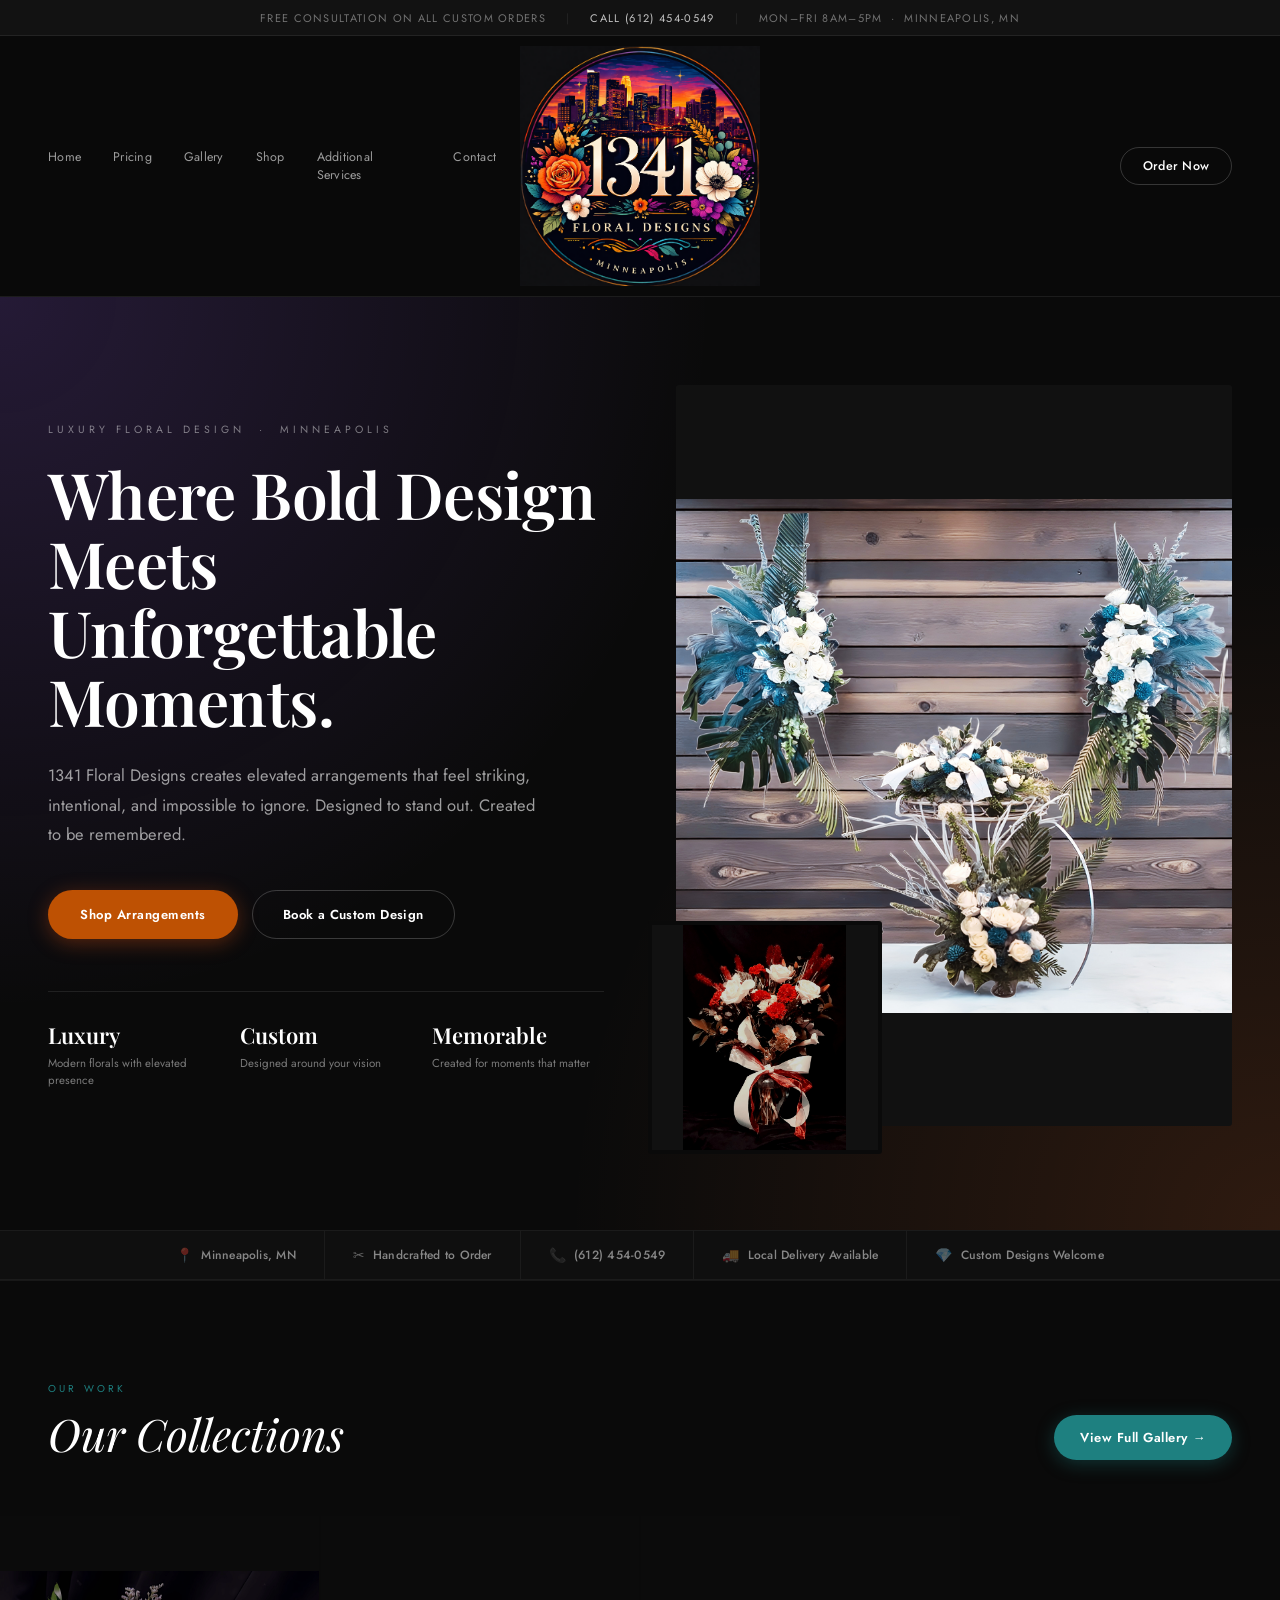
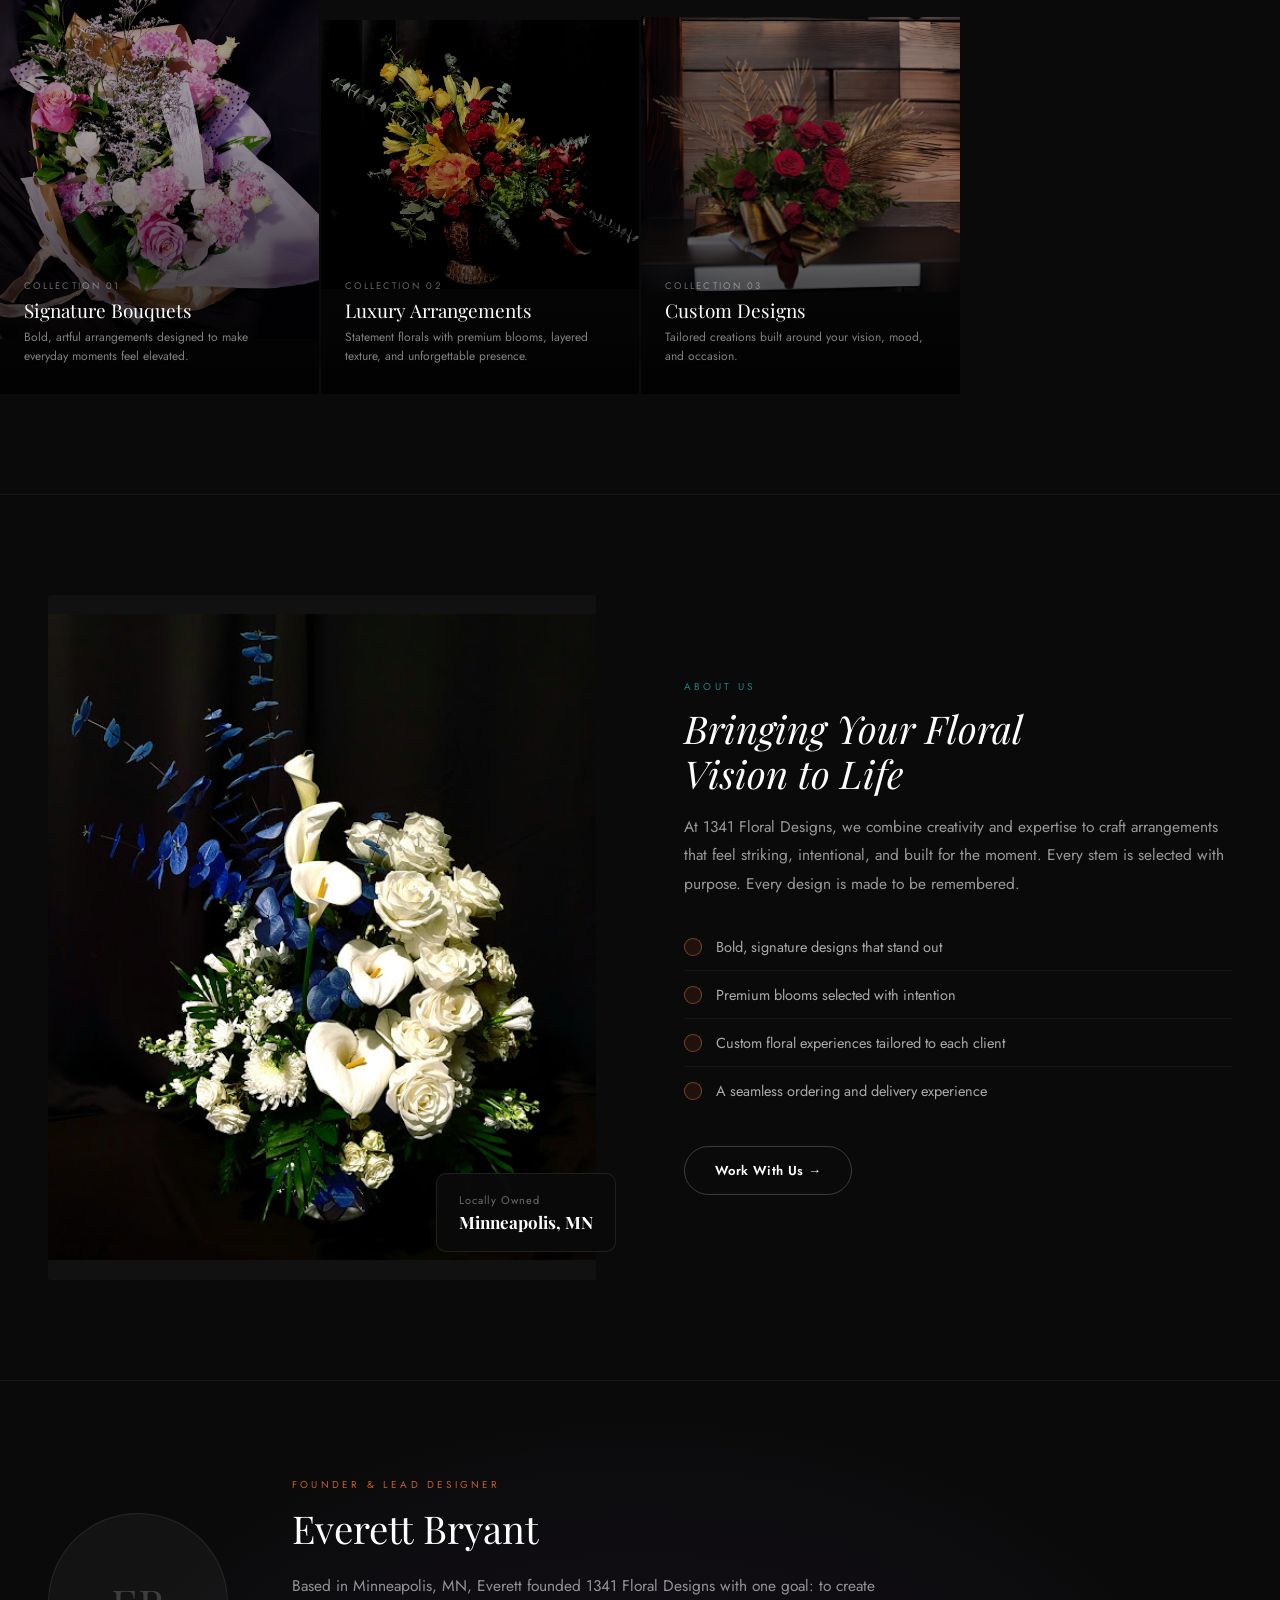
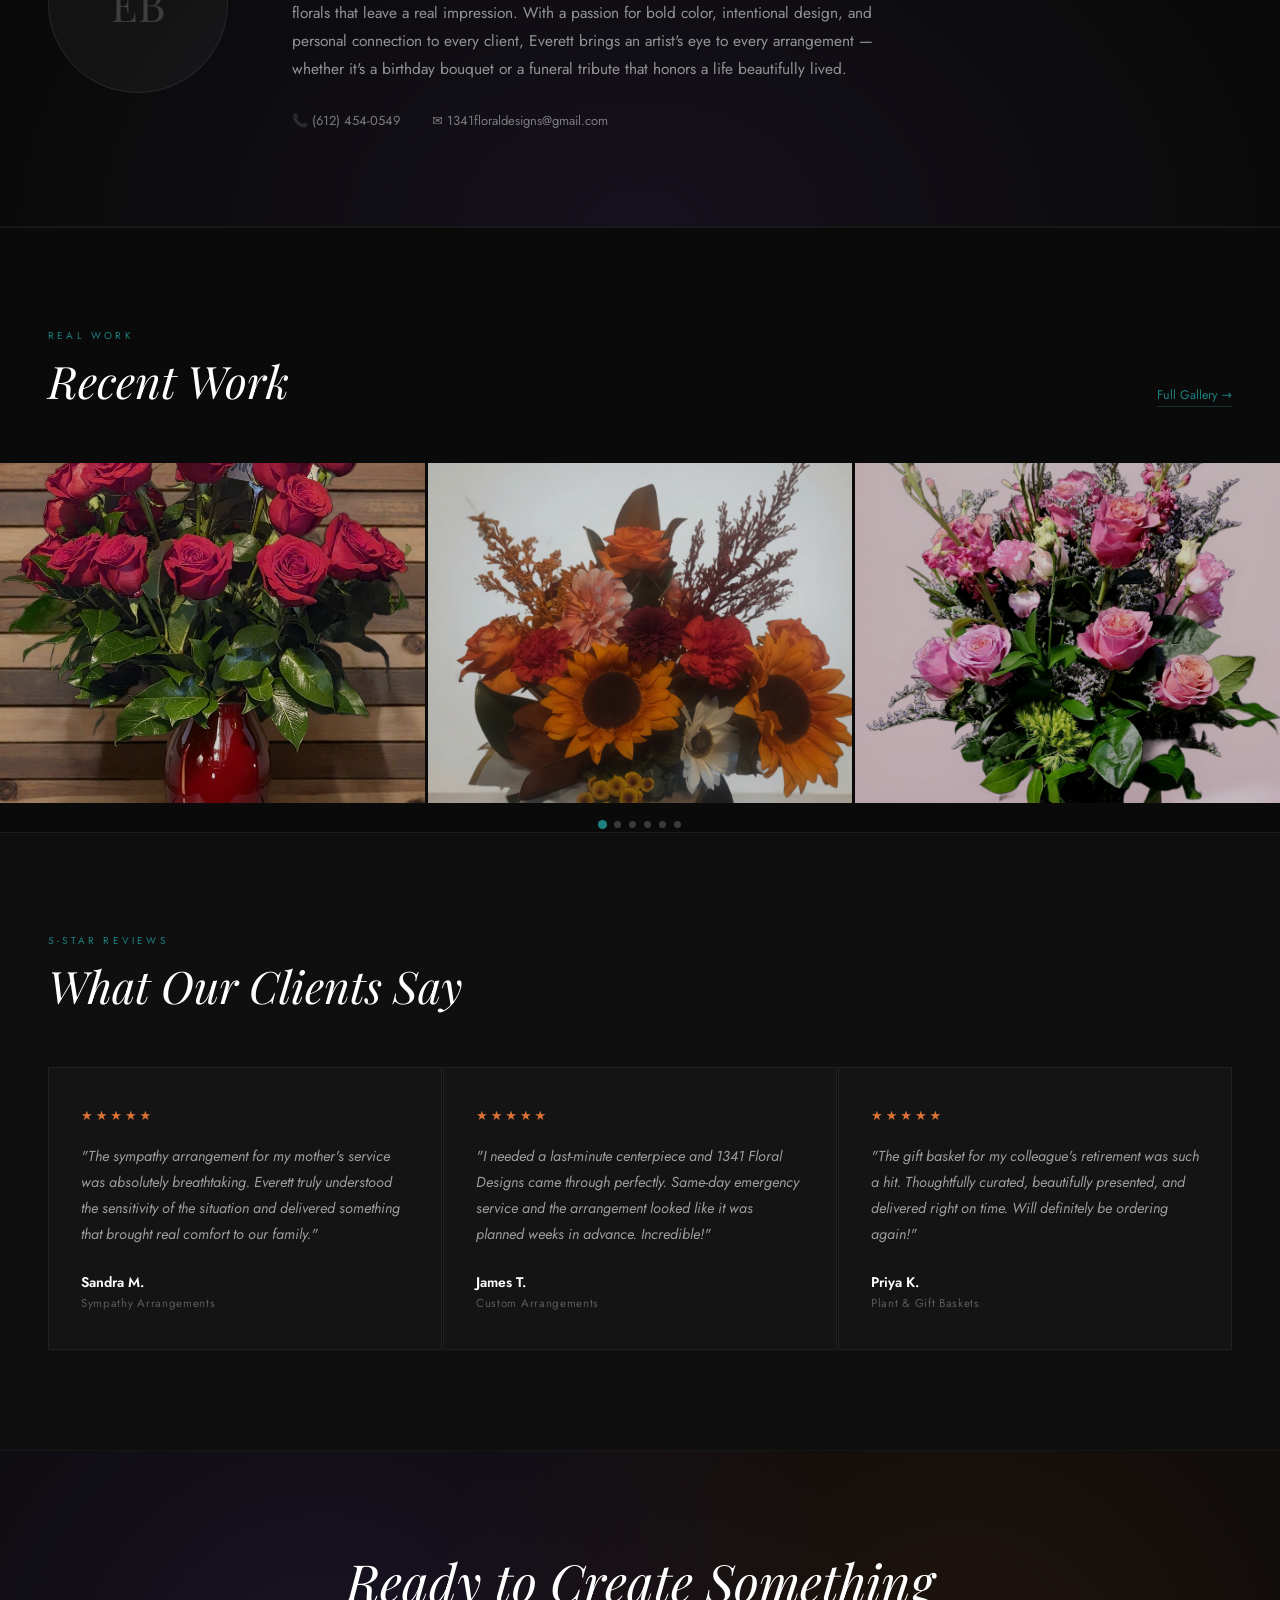
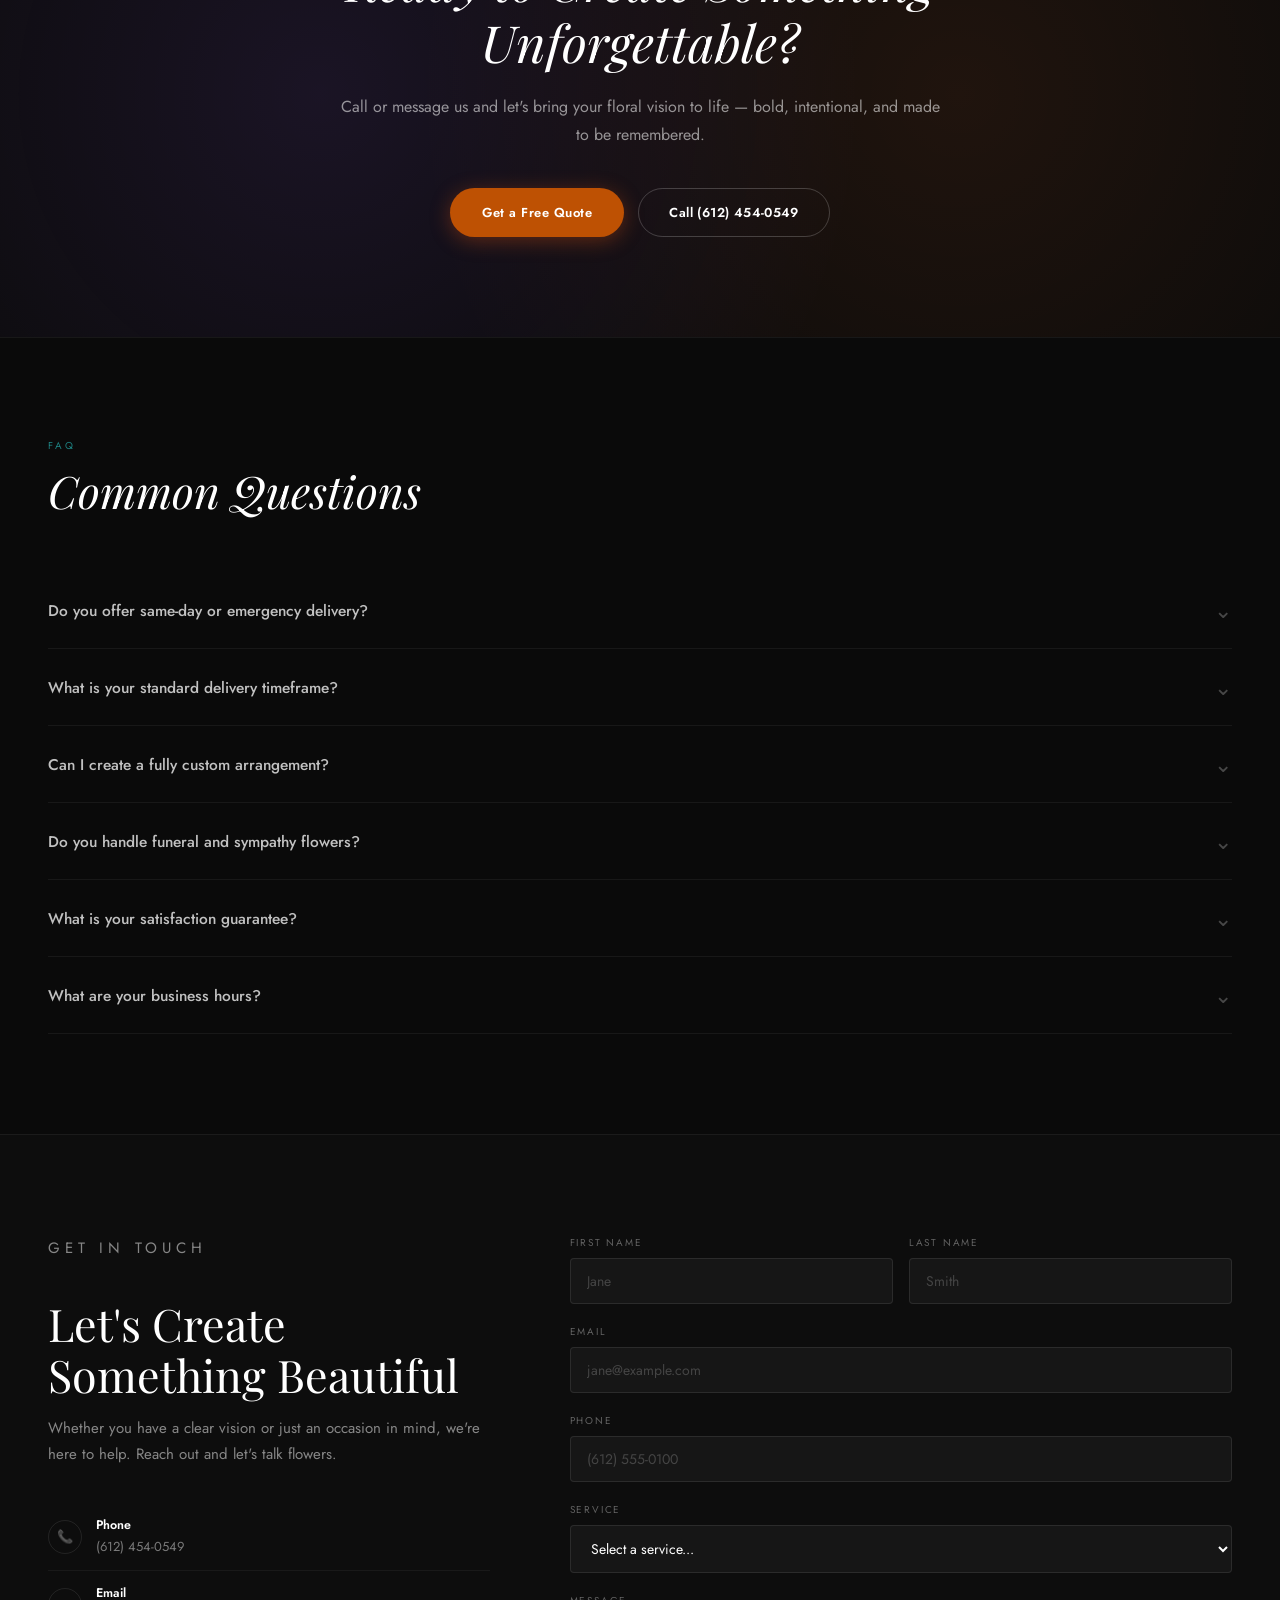
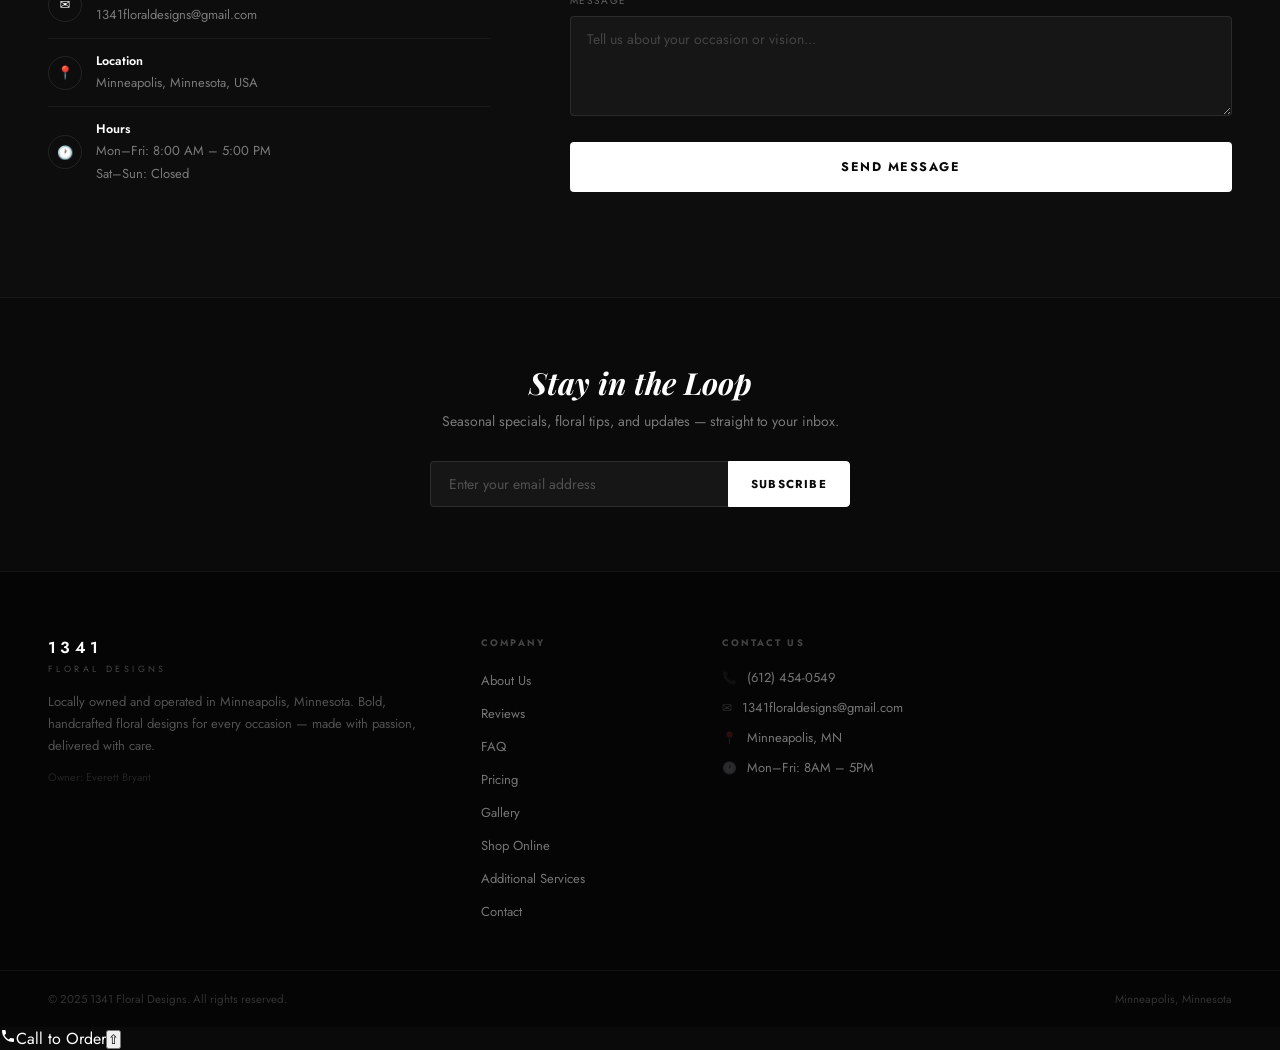
==== commit 0633b4e4: "auto-scrolling recent work carousel with 8 photos" ====
--- a/index.html
+++ b/index.html
@@ -65,7 +65,7 @@
         }
         .logo-img {
             height: 240px;
-            width: 100%;
+            width: auto;
             max-width: 100%;
             object-fit: contain;
             display: block;
@@ -116,7 +116,7 @@
             border-bottom: 1px solid rgba(255,255,255,0.07);
             padding: 8px 24px 16px;
             position: sticky;
-            top: 260px;
+            top: 120px;
             z-index: 99;
         }
         .mobile-nav.open { display: block; }
@@ -586,31 +586,54 @@
         }
         .founder-links a:hover { color: #fff; }
 
-        /* ── Gallery ── */
+        /* ── Gallery / Carousel ── */
         .gallery-section {
             border-top: 1px solid rgba(255,255,255,0.06);
         }
-        .gallery-grid {
-            display: grid;
-            grid-template-columns: repeat(3, 1fr);
+        .rw-slider-wrap {
+            position: relative;
+            overflow: hidden;
+        }
+        .rw-track {
+            display: flex;
             gap: 3px;
+            transition: transform .6s cubic-bezier(.4,0,.2,1);
+            will-change: transform;
         }
         .gallery-item {
+            flex: 0 0 calc(33.333% - 2px);
             overflow: hidden;
             display: block;
-            height: 300px;
+            height: 340px;
             background: #111;
+            text-decoration: none;
         }
         .gallery-item img {
             width: 100%;
             height: 100%;
-            object-fit: contain;
+            object-fit: cover;
             display: block;
             transition: transform .55s ease, filter .3s;
             filter: brightness(0.82);
             background: #111;
         }
         .gallery-item:hover img { transform: scale(1.04); filter: brightness(1); }
+        .rw-dots {
+            display: flex; justify-content: center; gap: 8px;
+            padding: 18px 0 4px;
+        }
+        .rw-dot {
+            width: 7px; height: 7px; border-radius: 50%;
+            background: rgba(255,255,255,0.2); border: none; cursor: pointer;
+            padding: 0; transition: background .2s, transform .2s;
+        }
+        .rw-dot.active { background: #1E8080; transform: scale(1.3); }
+        @media (max-width: 768px) {
+            .gallery-item { flex: 0 0 calc(50% - 2px); height: 240px; }
+        }
+        @media (max-width: 480px) {
+            .gallery-item { flex: 0 0 calc(85%); height: 220px; }
+        }
 
         /* ── Reviews ── */
         .reviews-section {
@@ -919,7 +942,9 @@
             .footer-grid { grid-template-columns: 1fr 1fr; }
         }
         @media (max-width: 900px) {
-            .header-inner { padding: 0 24px; }
+            .header-inner { padding: 0 24px; height: 80px; grid-template-columns: auto 1fr auto; }
+            .logo-img { height: 67px; width: auto; }
+            .mobile-nav { top: 80px; }
             .main-nav { display: none; }
             .nav-toggle { display: block; }
             .hero-inner { grid-template-columns: 1fr; padding: 56px 24px 72px; gap: 52px; }
@@ -937,6 +962,17 @@
             .footer-grid { grid-template-columns: 1fr; }
             .footer-bottom { padding: 20px 24px; flex-direction: column; gap: 6px; text-align: center; }
         }
+        @media (max-width: 600px) {
+            .header-inner { height: 60px; padding: 0 16px; grid-template-columns: auto 1fr auto; }
+            .logo-img { height: 48px; width: auto; }
+            .mobile-nav { top: 60px; }
+            .hero-h1 { font-size: clamp(2rem, 9vw, 3rem); }
+            .hero-sub { font-size: 15px; }
+            .hero-eyebrow { font-size: 10px; letter-spacing: 0.2em; }
+            .hero-inner { padding: 40px 20px 56px; }
+            .trust-strip { gap: 10px 18px; padding: 16px 20px; }
+            .trust-item { font-size: 12px; }
+        }
         @media (max-width: 680px) {
             .section-inner { padding: 0 24px; }
             .section { padding: 68px 0; }
@@ -1158,15 +1194,89 @@
             <a href="gallery.html" class="section-link">Full Gallery &rarr;</a>
         </div>
     </div>
-    <div class="gallery-grid">
-        <a href="gallery.html" class="gallery-item"><img src="2025-12-01-17-37-55-581.jpg" alt="Classic Red Roses" onerror="this.style.opacity=0.2"></a>
-        <a href="gallery.html" class="gallery-item"><img src="2025-10-12-18-13-53-487.jpg" alt="Autumn Sunflower Arrangement" onerror="this.style.opacity=0.2"></a>
-        <a href="gallery.html" class="gallery-item"><img src="2024-11-15-14-11-56-748.jpg" alt="Pink Rose Vase Bouquet" onerror="this.style.opacity=0.2"></a>
-        <a href="gallery.html" class="gallery-item"><img src="2025-07-01-22-39-54-767.jpg" alt="Red Gerbera Daisy Vase" onerror="this.style.opacity=0.2"></a>
-        <a href="gallery.html" class="gallery-item"><img src="20231209_222157.jpg" alt="Emerald Garden Arrangement" onerror="this.style.opacity=0.2"></a>
-        <a href="gallery.html" class="gallery-item"><img src="20240419_211348.jpg" alt="Red Rose Gift Box" onerror="this.style.opacity=0.2"></a>
+    <div class="rw-slider-wrap">
+        <div class="rw-track" id="rw-track">
+            <a href="gallery.html" class="gallery-item"><img src="2025-12-01-17-37-55-581.jpg" alt="Classic Red Roses" onerror="this.style.opacity=0.2"></a>
+            <a href="gallery.html" class="gallery-item"><img src="2025-10-12-18-13-53-487.jpg" alt="Autumn Sunflower Arrangement" onerror="this.style.opacity=0.2"></a>
+            <a href="gallery.html" class="gallery-item"><img src="2024-11-15-14-11-56-748.jpg" alt="Pink Rose Vase Bouquet" onerror="this.style.opacity=0.2"></a>
+            <a href="gallery.html" class="gallery-item"><img src="2025-07-01-22-39-54-767.jpg" alt="Red Gerbera Daisy Vase" onerror="this.style.opacity=0.2"></a>
+            <a href="gallery.html" class="gallery-item"><img src="20231209_222157.jpg" alt="Emerald Garden Arrangement" onerror="this.style.opacity=0.2"></a>
+            <a href="gallery.html" class="gallery-item"><img src="20240419_211348.jpg" alt="Red Rose Gift Box" onerror="this.style.opacity=0.2"></a>
+            <a href="gallery.html" class="gallery-item"><img src="silver and blue centerpeice.jpg" alt="Silver & Blue Centerpiece" onerror="this.style.opacity=0.2"></a>
+            <a href="gallery.html" class="gallery-item"><img src="2026-03-06-02-41-23-022.jpg" alt="Blue & Gold Luxury Arrangement" onerror="this.style.opacity=0.2"></a>
+        </div>
     </div>
+    <div class="rw-dots" id="rw-dots"></div>
 </section>
+
+<script>
+(function () {
+    var track = document.getElementById('rw-track');
+    var dotsWrap = document.getElementById('rw-dots');
+    if (!track) return;
+
+    var items = track.querySelectorAll('.gallery-item');
+    var total = items.length;
+    var current = 0;
+    var autoTimer;
+
+    // How many items visible depends on screen width
+    function visibleCount() {
+        if (window.innerWidth <= 480) return 1;
+        if (window.innerWidth <= 768) return 2;
+        return 3;
+    }
+
+    // Total number of dot positions
+    function totalSlides() {
+        return total - visibleCount() + 1;
+    }
+
+    // Build dots
+    function buildDots() {
+        dotsWrap.innerHTML = '';
+        var n = totalSlides();
+        for (var i = 0; i < n; i++) {
+            var d = document.createElement('button');
+            d.className = 'rw-dot' + (i === current ? ' active' : '');
+            d.setAttribute('aria-label', 'Slide ' + (i + 1));
+            (function(idx) {
+                d.addEventListener('click', function () { goTo(idx); resetTimer(); });
+            })(i);
+            dotsWrap.appendChild(d);
+        }
+    }
+
+    function goTo(idx) {
+        var n = totalSlides();
+        current = Math.max(0, Math.min(idx, n - 1));
+        var itemW = items[0].offsetWidth + 3; // width + gap
+        track.style.transform = 'translateX(-' + (current * itemW) + 'px)';
+        dotsWrap.querySelectorAll('.rw-dot').forEach(function (d, i) {
+            d.classList.toggle('active', i === current);
+        });
+    }
+
+    function next() {
+        goTo(current + 1 < totalSlides() ? current + 1 : 0);
+    }
+
+    function resetTimer() {
+        clearInterval(autoTimer);
+        autoTimer = setInterval(next, 3500);
+    }
+
+    // Pause on hover
+    track.addEventListener('mouseenter', function () { clearInterval(autoTimer); });
+    track.addEventListener('mouseleave', resetTimer);
+
+    // Rebuild on resize
+    window.addEventListener('resize', function () { buildDots(); goTo(0); });
+
+    buildDots();
+    resetTimer();
+})();
+</script>
 
 <!-- ── Reviews ── -->
 <section class="section reviews-section" id="reviews">
